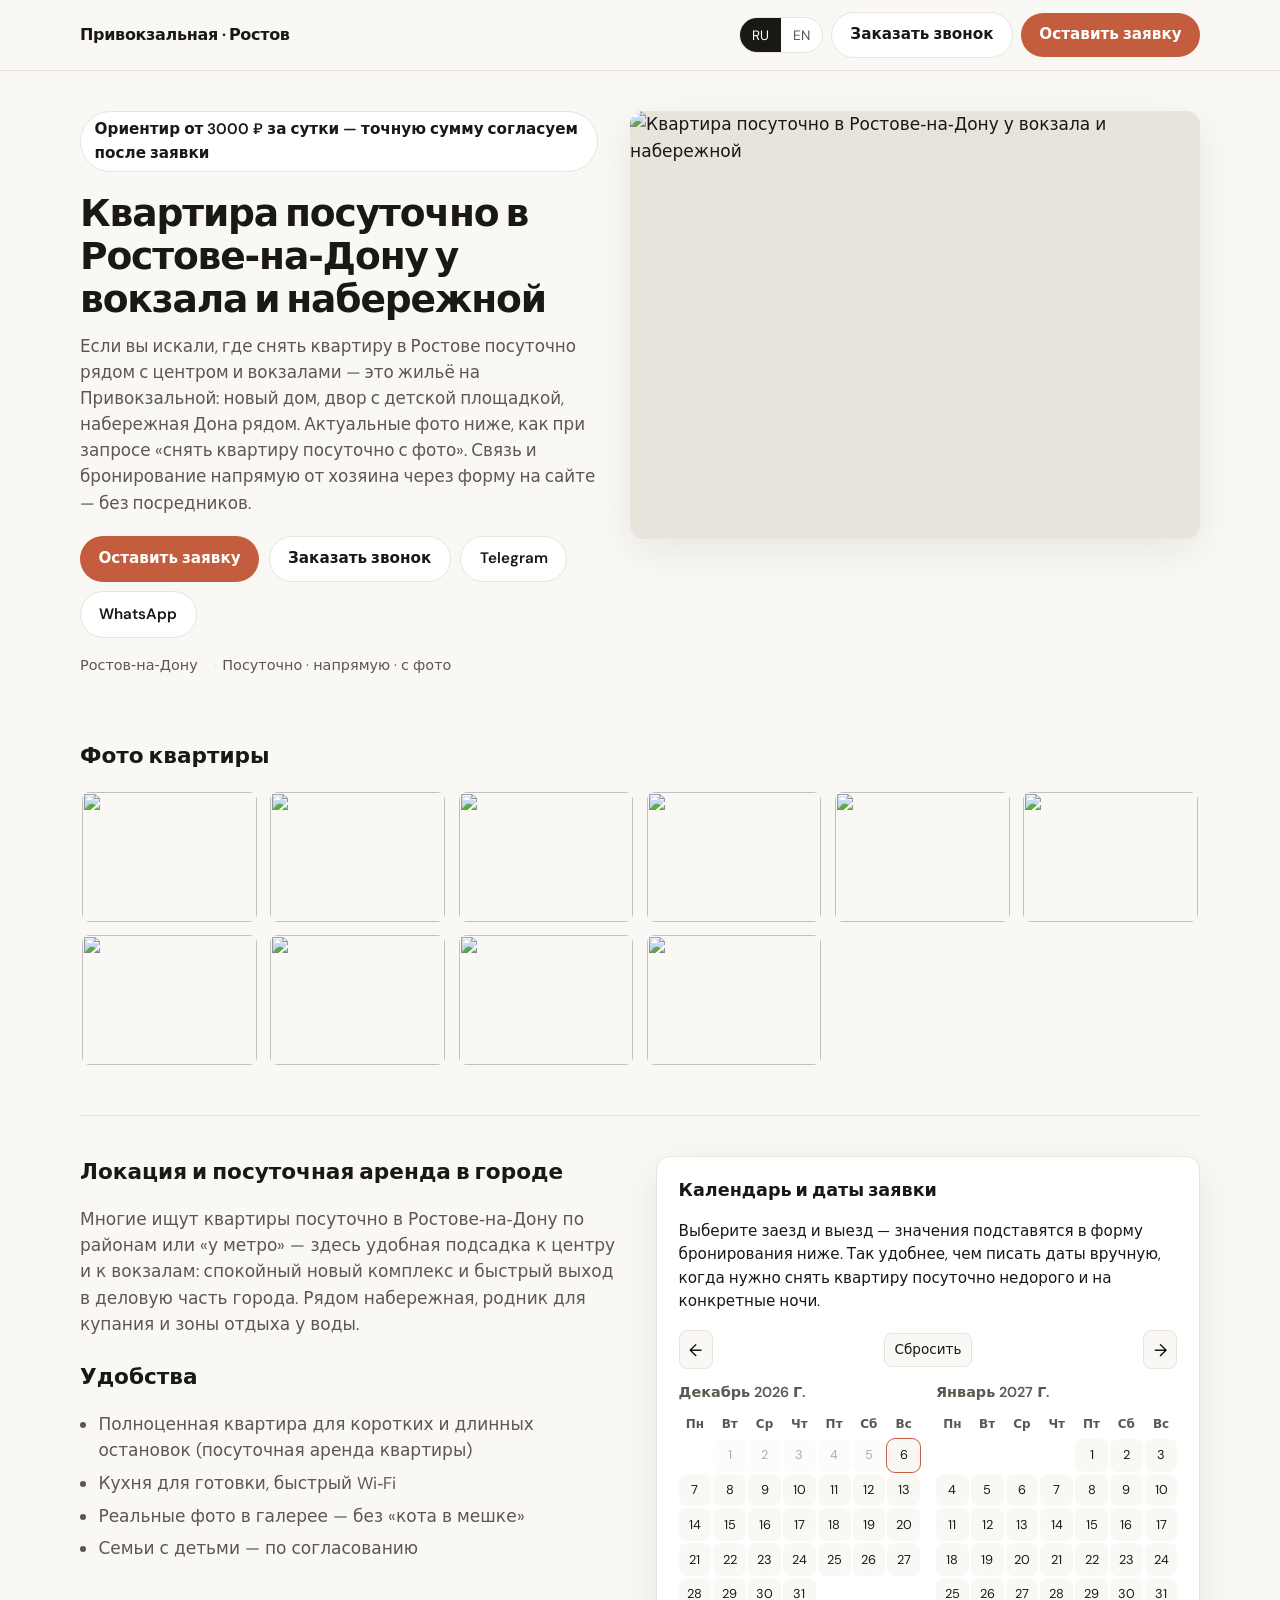
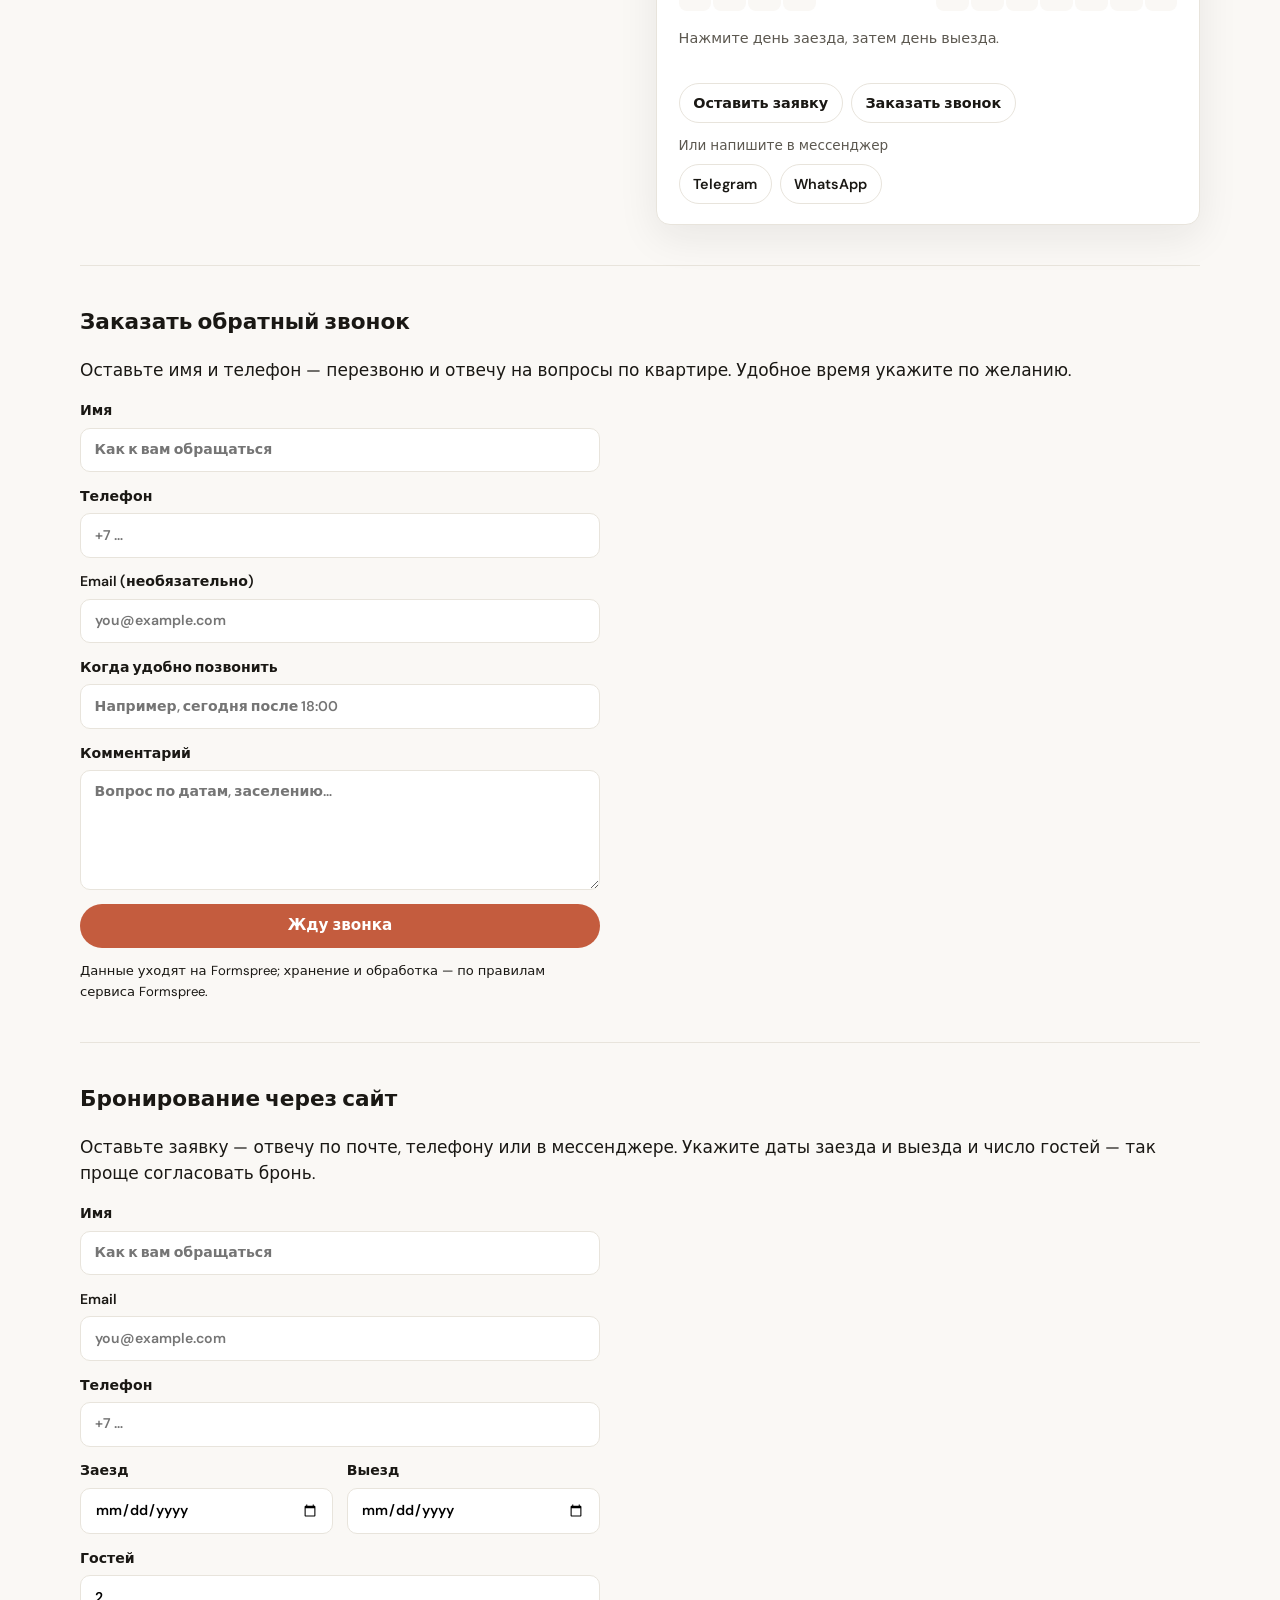
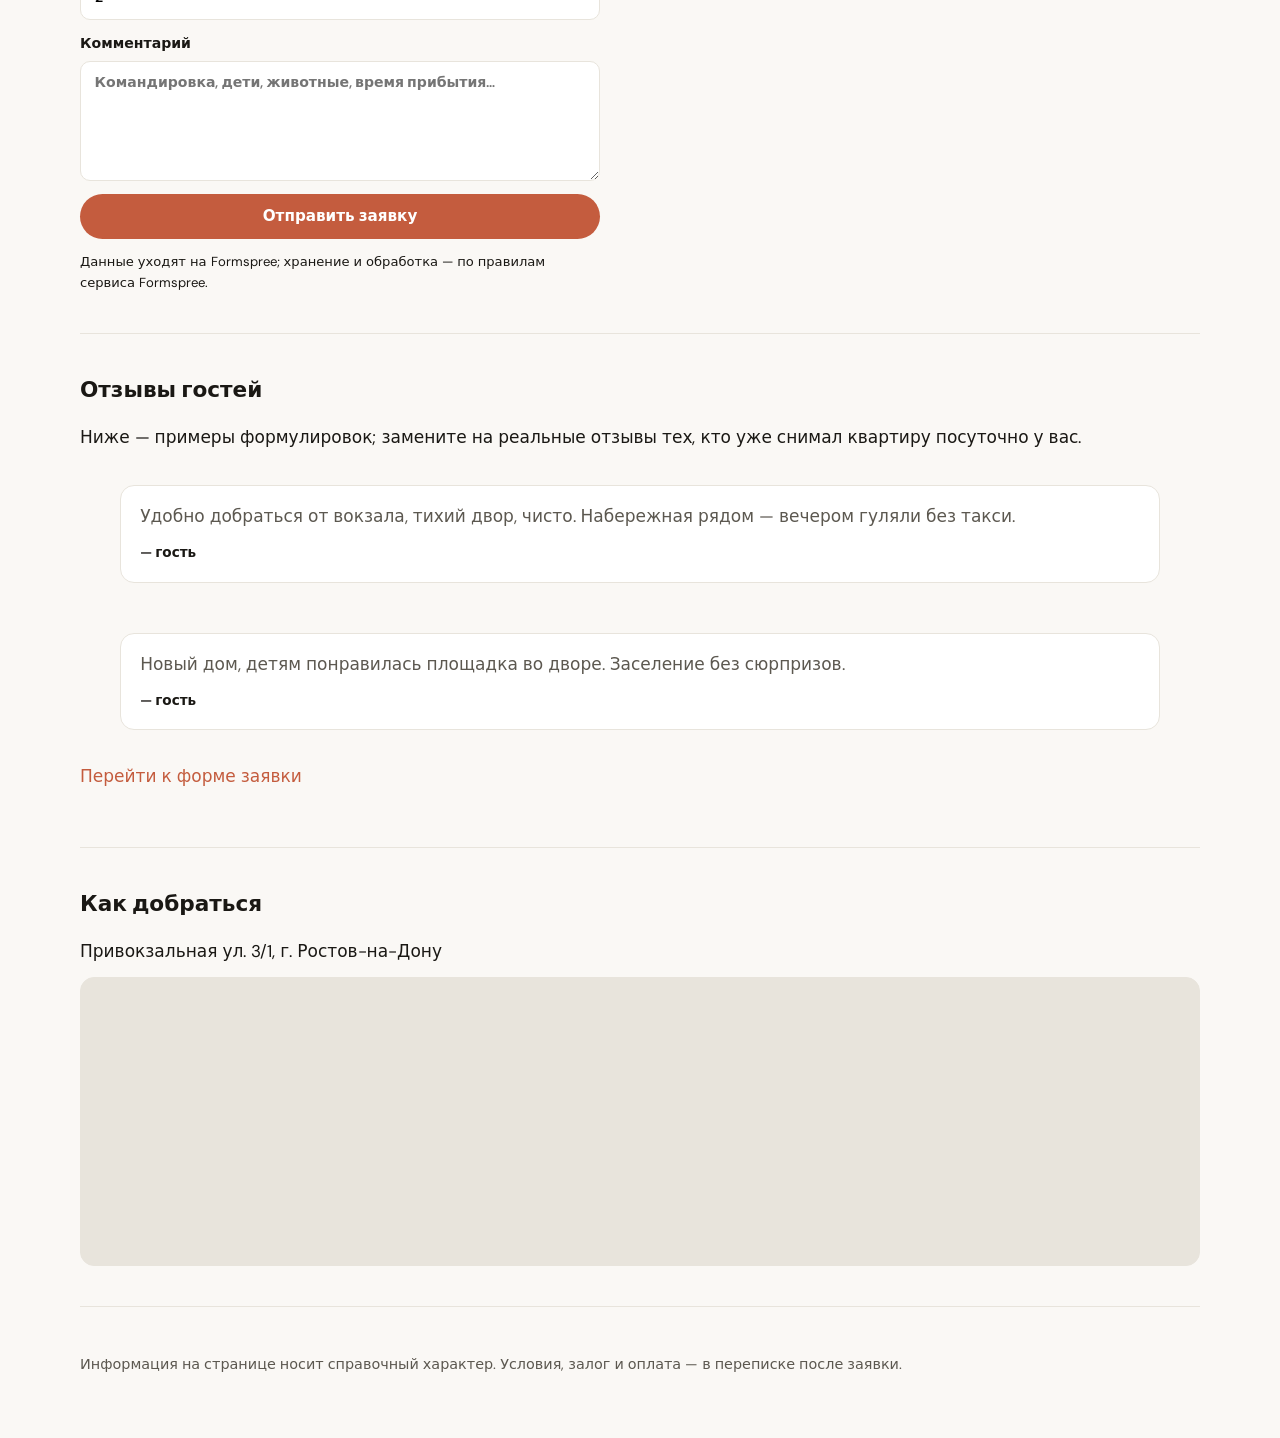
==== index.html @ f4a0151b "Create apartment landing page. Add a bilingual short-stay rental landing with gallery, calendar, For" ====
<!DOCTYPE html>
<html lang="ru">
  <head>
    <meta charset="utf-8" />
    <meta name="viewport" content="width=device-width, initial-scale=1" />
    <link rel="icon" href="favicon.svg" type="image/svg+xml" sizes="any" />
    <title>Привокзальная ул. 3/1 · посуточно · г. Ростов-на-Дону</title>
    <meta
      name="description"
      content="Снять квартиру посуточно в Ростове-на-Дону у вокзала и набережной: Привокзальная 3/1, новый дом, фото, без посредников. Заявка на бронирование с сайта."
    />
    <link rel="preconnect" href="https://fonts.googleapis.com" />
    <link rel="preconnect" href="https://fonts.gstatic.com" crossorigin />
    <link
      href="https://fonts.googleapis.com/css2?family=DM+Sans:ital,opsz,wght@0,9..40,400;0,9..40,600;0,9..40,700;1,9..40,400&display=swap"
      rel="stylesheet"
    />
    <link rel="stylesheet" href="styles.css" />
  </head>
  <body>
    <header class="top">
      <div class="wrap top-inner">
        <a class="brand" href="#" data-i18n="brand">Привокзальная · Ростов</a>
        <div class="top-actions">
          <div class="lang-toggle" role="group" aria-label="Language">
            <button type="button" name="lang" value="ru" aria-pressed="true">RU</button>
            <button type="button" name="lang" value="en" aria-pressed="false">EN</button>
          </div>
          <a class="btn btn-ghost" href="#callback" data-i18n="callCta">Заказать звонок</a>
          <a class="btn btn-primary" href="#booking" data-i18n="bookCta">Забронировать</a>
        </div>
      </div>
    </header>

    <section class="hero wrap">
      <div class="hero-grid">
        <div class="hero-copy">
          <span class="price-pill" data-i18n="priceHint"></span>
          <h1 data-i18n="heroTitle"></h1>
          <p class="hero-lead" data-i18n="heroLead"></p>
          <div class="cta-row">
            <a class="btn btn-primary" href="#booking" data-i18n="bookCta"></a>
            <a class="btn btn-ghost" href="#callback" data-i18n="callCta"></a>
            <a class="btn btn-ghost" data-msg-telegram href="#" target="_blank" rel="noopener">Telegram</a>
            <a class="btn btn-ghost" data-msg-whatsapp href="#" target="_blank" rel="noopener">WhatsApp</a>
          </div>
          <ul class="meta-list">
            <li data-i18n="metaCity"></li>
            <li data-i18n="metaTagline"></li>
          </ul>
        </div>
        <div class="hero-visual">
          <img id="hero-img" src="" alt="" width="1020" height="690" fetchpriority="high" />
        </div>
      </div>
    </section>

    <section class="gallery wrap">
      <h2 data-i18n="galleryTitle">Фото квартиры</h2>
      <div class="thumbs" id="thumbs"></div>
    </section>

    <section class="section wrap two-col">
      <div>
        <h2 data-i18n="location"></h2>
        <div class="prose">
          <p data-i18n="locationText"></p>
        </div>
        <h2 data-i18n="amenities" style="margin-top: 1.5rem"></h2>
        <ul class="bullets" data-i18n="amenitiesList"></ul>
      </div>
      <div>
        <div class="booking-card">
          <h3 data-i18n="bookingTitle"></h3>
          <p class="prose" style="font-size: 0.95rem; margin-bottom: 1rem">
            <span data-i18n="bookingHelp"></span>
          </p>
          <div class="calendar-nav">
            <button type="button" id="cal-prev" aria-label="Prev">←</button>
            <button type="button" id="cal-clear" class="btn btn-ghost" style="border-radius: 8px; font-size: 0.85rem" data-i18n="clear"></button>
            <button type="button" id="cal-next" aria-label="Next">→</button>
          </div>
          <div class="cal-months" id="cal-host"></div>
          <div class="range-summary" id="range-summary"></div>
          <div class="messengers">
            <a class="messenger btn-primary" href="#booking" data-i18n="bookCta"></a>
            <a class="messenger" href="#callback" data-i18n="callCta"></a>
          </div>
          <p style="font-size: 0.85rem; color: var(--muted); margin: 0.75rem 0 0" data-i18n="writeUs"></p>
          <div class="messengers" style="margin-top: 0.5rem">
            <a class="messenger" data-msg-telegram href="#" target="_blank" rel="noopener">Telegram</a>
            <a class="messenger" data-msg-whatsapp href="#" target="_blank" rel="noopener">WhatsApp</a>
          </div>
        </div>
      </div>
    </section>

    <section class="section wrap" id="callback">
      <h2 data-i18n="callSectionTitle"></h2>
      <p class="prose" data-i18n="callSectionLead"></p>
      <form id="callback-form" class="rent-form" method="POST" action="#" novalidate>
        <input type="hidden" name="_subject" id="callback-subject" value="" />
        <input type="text" name="_gotcha" tabindex="-1" autocomplete="off" class="visually-hidden" aria-hidden="true" />
        <label>
          <span data-i18n="labelName"></span>
          <input type="text" name="name" required autocomplete="name" data-i18n-placeholder="phName" />
        </label>
        <label>
          <span data-i18n="labelCallbackPhone"></span>
          <input type="tel" name="phone" required autocomplete="tel" data-i18n-placeholder="phPhone" />
        </label>
        <label>
          <span data-i18n="labelEmailOptional"></span>
          <input type="email" name="email" autocomplete="email" data-i18n-placeholder="phEmail" />
        </label>
        <label>
          <span data-i18n="labelCallbackTime"></span>
          <input type="text" name="preferred_time" data-i18n-placeholder="phCallbackTime" />
        </label>
        <label>
          <span data-i18n="labelCallbackComment"></span>
          <textarea name="message" rows="3" data-i18n-placeholder="phCallbackComment"></textarea>
        </label>
        <button type="submit" class="btn btn-primary" data-i18n="callSubmit"></button>
        <p class="prose" style="font-size: 0.82rem; margin: 0" data-i18n="formPrivacy"></p>
      </form>
    </section>

    <section class="section wrap" id="booking">
      <h2 data-i18n="formSectionTitle"></h2>
      <p class="prose" data-i18n="formSectionLead"></p>
      <form id="rent-form" class="rent-form" method="POST" action="#" novalidate>
        <input type="hidden" name="_subject" id="rent-subject" value="" />
        <input type="text" name="_gotcha" tabindex="-1" autocomplete="off" class="visually-hidden" aria-hidden="true" />
        <label>
          <span data-i18n="labelName"></span>
          <input type="text" name="name" required autocomplete="name" data-i18n-placeholder="phName" />
        </label>
        <label>
          <span data-i18n="labelEmail"></span>
          <input type="email" name="email" required autocomplete="email" data-i18n-placeholder="phEmail" />
        </label>
        <label>
          <span data-i18n="labelPhone"></span>
          <input type="tel" name="phone" autocomplete="tel" data-i18n-placeholder="phPhone" />
        </label>
        <div class="form-row">
          <label>
            <span data-i18n="labelCheckin"></span>
            <input type="date" name="checkin" id="field-checkin" />
          </label>
          <label>
            <span data-i18n="labelCheckout"></span>
            <input type="date" name="checkout" id="field-checkout" />
          </label>
        </div>
        <label>
          <span data-i18n="labelGuests"></span>
          <input type="number" name="guests" min="1" max="8" value="2" data-i18n-placeholder="phGuests" />
        </label>
        <label>
          <span data-i18n="labelMessage"></span>
          <textarea name="message" rows="4" data-i18n-placeholder="phMessage"></textarea>
        </label>
        <button type="submit" class="btn btn-primary" data-i18n="formSubmit"></button>
        <p class="prose" style="font-size: 0.82rem; margin: 0" data-i18n="formPrivacy"></p>
      </form>
    </section>

    <section class="section wrap">
      <h2 data-i18n="reviewsTitle"></h2>
      <p class="prose" data-i18n="reviewsIntro"></p>
      <div class="reviews-grid" style="margin-top: 1rem">
        <blockquote class="review">
          <p data-i18n="reviewSample1"></p>
          <cite data-i18n="reviewCite"></cite>
        </blockquote>
        <blockquote class="review">
          <p data-i18n="reviewSample2"></p>
          <cite data-i18n="reviewCite"></cite>
        </blockquote>
      </div>
      <p style="margin-top: 1rem">
        <a href="#booking" data-i18n="afterReviewsCta"></a>
      </p>
    </section>

    <section class="section wrap">
      <h2 data-i18n="mapTitle"></h2>
      <p class="prose" style="margin-bottom: 0.75rem" data-i18n="addressLine"></p>
      <div class="map-embed">
        <iframe
          title="Карта · Привокзальная ул. 3/1"
          src="https://yandex.ru/map-widget/v1/?ll=39.6965475%2C47.2108824&z=17&l=map&pt=39.6965475%2C47.2108824%2Cpm2rdm"
          loading="lazy"
        ></iframe>
      </div>
    </section>

    <footer class="wrap">
      <p data-i18n="footerNote"></p>
    </footer>

    <div class="fab-bar wrap">
      <a class="btn btn-ghost" href="#callback" style="flex: 1; min-width: 0; max-width: 120px" data-i18n="fabCall"></a>
      <a class="btn btn-primary" href="#booking" style="flex: 1; min-width: 0; max-width: 140px" data-i18n="fabBook"></a>
      <a class="btn btn-ghost" data-msg-telegram href="#" target="_blank" rel="noopener" style="flex: 1; min-width: 0; max-width: 120px" data-i18n="fabMsg"></a>
    </div>

    <script src="app.js"></script>
  </body>
</html>
---- styles.css ----
:root {
  --bg: #faf8f5;
  --surface: #ffffff;
  --ink: #1a1814;
  --muted: #5c5850;
  --accent: #c45c3e;
  --accent-hover: #a84d33;
  --line: #e8e4dc;
  --radius: 14px;
  --shadow: 0 12px 40px rgba(26, 24, 20, 0.08);
  --font: "DM Sans", system-ui, sans-serif;
}

*,
*::before,
*::after {
  box-sizing: border-box;
}

html {
  scroll-behavior: smooth;
}

body {
  margin: 0;
  font-family: var(--font);
  font-size: 17px;
  line-height: 1.55;
  color: var(--ink);
  background: var(--bg);
}

img {
  max-width: 100%;
  height: auto;
  display: block;
}

a {
  color: var(--accent);
  text-decoration: none;
}
a:hover {
  text-decoration: underline;
}

.wrap {
  width: min(1120px, 92vw);
  margin-inline: auto;
}

header.top {
  position: sticky;
  top: 0;
  z-index: 50;
  background: rgba(250, 248, 245, 0.92);
  backdrop-filter: blur(10px);
  border-bottom: 1px solid var(--line);
}

.top-inner {
  display: flex;
  align-items: center;
  justify-content: space-between;
  gap: 1rem;
  padding: 0.75rem 0;
  flex-wrap: wrap;
}

.brand {
  font-weight: 700;
  font-size: 1rem;
  letter-spacing: -0.02em;
  color: var(--ink);
  text-decoration: none;
}
.brand:hover {
  text-decoration: none;
  color: var(--accent);
}

.top-actions {
  display: flex;
  align-items: center;
  gap: 0.5rem;
  flex-wrap: wrap;
}

.lang-toggle {
  display: inline-flex;
  border: 1px solid var(--line);
  border-radius: 999px;
  overflow: hidden;
  background: var(--surface);
}

.lang-toggle button {
  font: inherit;
  font-size: 0.85rem;
  padding: 0.4rem 0.75rem;
  border: none;
  background: transparent;
  cursor: pointer;
  color: var(--muted);
}
.lang-toggle button[aria-pressed="true"] {
  background: var(--ink);
  color: #fff;
}

.hero {
  padding: 2.5rem 0 2rem;
}

.hero-grid {
  display: grid;
  grid-template-columns: 1fr 1.1fr;
  gap: 2rem;
  align-items: start;
}

@media (max-width: 900px) {
  .hero-grid {
    grid-template-columns: 1fr;
  }
}

.hero-copy h1 {
  font-size: clamp(1.75rem, 4vw, 2.35rem);
  line-height: 1.15;
  margin: 0 0 0.75rem;
  letter-spacing: -0.03em;
}

.hero-lead {
  color: var(--muted);
  margin: 0 0 1.25rem;
  font-size: 1.05rem;
}

.price-pill {
  display: inline-block;
  padding: 0.35rem 0.85rem;
  background: var(--surface);
  border: 1px solid var(--line);
  border-radius: 999px;
  font-size: 0.95rem;
  font-weight: 600;
  margin-bottom: 1.25rem;
}

.cta-row {
  display: flex;
  flex-wrap: wrap;
  gap: 0.6rem;
  margin-bottom: 1rem;
}

.btn {
  display: inline-flex;
  align-items: center;
  justify-content: center;
  gap: 0.4rem;
  padding: 0.65rem 1.15rem;
  border-radius: 999px;
  font: inherit;
  font-weight: 600;
  font-size: 0.95rem;
  cursor: pointer;
  border: none;
  text-decoration: none;
  transition: background 0.15s, transform 0.1s;
}
.btn:hover {
  text-decoration: none;
  transform: translateY(-1px);
}
.btn-primary {
  background: var(--accent);
  color: #fff;
}
.btn-primary:hover {
  background: var(--accent-hover);
  color: #fff;
}
.btn-ghost {
  background: var(--surface);
  color: var(--ink);
  border: 1px solid var(--line);
}
.btn-ghost:hover {
  border-color: var(--ink);
  color: var(--ink);
}

.meta-list {
  list-style: none;
  padding: 0;
  margin: 0;
  display: flex;
  flex-wrap: wrap;
  gap: 0.5rem 1rem;
  color: var(--muted);
  font-size: 0.9rem;
}
.meta-list li::before {
  content: "·";
  margin-right: 0.35rem;
  color: var(--line);
}
.meta-list li:first-child::before {
  content: none;
}

.hero-visual {
  border-radius: var(--radius);
  overflow: hidden;
  box-shadow: var(--shadow);
  aspect-ratio: 4/3;
  background: var(--line);
}
.hero-visual img {
  width: 100%;
  height: 100%;
  object-fit: cover;
}

.gallery {
  padding: 2rem 0 3rem;
}

.gallery h2 {
  font-size: 1.35rem;
  margin: 0 0 1rem;
}

.thumbs {
  display: grid;
  grid-template-columns: repeat(auto-fill, minmax(160px, 1fr));
  gap: 0.6rem;
}

.thumbs button {
  padding: 0;
  border: 2px solid transparent;
  border-radius: 10px;
  overflow: hidden;
  cursor: pointer;
  background: none;
  aspect-ratio: 4/3;
}
.thumbs button img {
  width: 100%;
  height: 100%;
  object-fit: cover;
}
.thumbs button:focus-visible,
.thumbs button:hover {
  border-color: var(--accent);
}

.section {
  padding: 2.5rem 0;
  border-top: 1px solid var(--line);
}

.section h2 {
  font-size: 1.35rem;
  margin: 0 0 1rem;
}

.two-col {
  display: grid;
  grid-template-columns: 1fr 1fr;
  gap: 2rem;
}

@media (max-width: 720px) {
  .two-col {
    grid-template-columns: 1fr;
  }
}

.prose p {
  margin: 0 0 0.85rem;
  color: var(--muted);
}

.bullets {
  margin: 0;
  padding-left: 1.15rem;
  color: var(--muted);
}
.bullets li {
  margin-bottom: 0.4rem;
}

.booking-card {
  background: var(--surface);
  border: 1px solid var(--line);
  border-radius: var(--radius);
  padding: 1.25rem 1.35rem;
  box-shadow: var(--shadow);
}

.booking-card h3 {
  margin: 0 0 0.75rem;
  font-size: 1.1rem;
}

.calendar-nav {
  display: flex;
  align-items: center;
  justify-content: space-between;
  margin-bottom: 0.75rem;
}

.calendar-nav button {
  font: inherit;
  border: 1px solid var(--line);
  background: var(--bg);
  border-radius: 8px;
  padding: 0.35rem 0.6rem;
  cursor: pointer;
}
.calendar-nav button:disabled {
  opacity: 0.4;
  cursor: not-allowed;
}

.cal-months {
  display: grid;
  grid-template-columns: 1fr 1fr;
  gap: 1rem;
}

@media (max-width: 520px) {
  .cal-months {
    grid-template-columns: 1fr;
  }
}

.cal-month h4 {
  margin: 0 0 0.5rem;
  font-size: 0.9rem;
  font-weight: 600;
  text-transform: capitalize;
  color: var(--muted);
}

.cal-grid {
  display: grid;
  grid-template-columns: repeat(7, 1fr);
  gap: 2px;
  font-size: 0.75rem;
  text-align: center;
}

.cal-dow {
  color: var(--muted);
  font-weight: 600;
  padding: 0.2rem 0;
}

.cal-day {
  aspect-ratio: 1;
  display: flex;
  align-items: center;
  justify-content: center;
  border-radius: 8px;
  cursor: pointer;
  border: none;
  background: var(--bg);
  font: inherit;
  font-size: 0.8rem;
  color: var(--ink);
  padding: 0;
}
.cal-day:disabled {
  opacity: 0.25;
  cursor: not-allowed;
}
.cal-day.past {
  opacity: 0.35;
  cursor: not-allowed;
}
.cal-day.in-range {
  background: #f0e8e4;
}
.cal-day.range-start,
.cal-day.range-end {
  background: var(--accent);
  color: #fff;
}
.cal-day.today {
  outline: 1px solid var(--accent);
}

.range-summary {
  margin-top: 1rem;
  font-size: 0.9rem;
  color: var(--muted);
  min-height: 2.5rem;
}

.messengers {
  display: flex;
  flex-wrap: wrap;
  gap: 0.5rem;
  margin-top: 1rem;
}

.messenger {
  display: inline-flex;
  align-items: center;
  gap: 0.4rem;
  padding: 0.5rem 0.85rem;
  border-radius: 999px;
  font-weight: 600;
  font-size: 0.9rem;
  border: 1px solid var(--line);
  background: var(--surface);
  color: var(--ink);
}
.messenger:hover {
  text-decoration: none;
  border-color: var(--accent);
}

.reviews-grid {
  display: grid;
  gap: 1rem;
}

.review {
  background: var(--surface);
  border: 1px solid var(--line);
  border-radius: var(--radius);
  padding: 1.1rem 1.2rem;
}
.review p {
  margin: 0 0 0.5rem;
  color: var(--muted);
}
.review cite {
  font-style: normal;
  font-weight: 600;
  font-size: 0.85rem;
  color: var(--ink);
}

.map-embed {
  border-radius: var(--radius);
  overflow: hidden;
  border: 1px solid var(--line);
  min-height: 280px;
  background: var(--line);
}
.map-embed iframe {
  width: 100%;
  height: 280px;
  border: 0;
}

.visually-hidden {
  position: absolute;
  width: 1px;
  height: 1px;
  padding: 0;
  margin: -1px;
  overflow: hidden;
  clip: rect(0, 0, 0, 0);
  white-space: nowrap;
  border: 0;
}

.rent-form {
  display: grid;
  gap: 0.85rem;
  max-width: 520px;
  margin-top: 1rem;
}

.rent-form label {
  display: grid;
  gap: 0.35rem;
  font-size: 0.88rem;
  font-weight: 600;
  color: var(--ink);
}

.rent-form input,
.rent-form textarea {
  font: inherit;
  padding: 0.65rem 0.85rem;
  border: 1px solid var(--line);
  border-radius: 10px;
  width: 100%;
  background: var(--surface);
}

.rent-form input:focus,
.rent-form textarea:focus {
  outline: none;
  border-color: var(--accent);
}

.rent-form textarea {
  min-height: 120px;
  resize: vertical;
}

.rent-form .form-row {
  display: grid;
  grid-template-columns: 1fr 1fr;
  gap: 0.85rem;
}

@media (max-width: 520px) {
  .rent-form .form-row {
    grid-template-columns: 1fr;
  }
}

footer {
  padding: 2rem 0 3rem;
  color: var(--muted);
  font-size: 0.9rem;
  border-top: 1px solid var(--line);
}

footer a {
  color: var(--muted);
  font-weight: 600;
}

.fab-bar {
  position: fixed;
  bottom: 0;
  left: 0;
  right: 0;
  padding: 0.65rem 1rem calc(0.65rem + env(safe-area-inset-bottom));
  background: rgba(255, 255, 255, 0.95);
  backdrop-filter: blur(8px);
  border-top: 1px solid var(--line);
  display: none;
  justify-content: center;
  gap: 0.5rem;
  z-index: 40;
}

@media (max-width: 720px) {
  .fab-bar {
    display: flex;
    flex-wrap: wrap;
    gap: 0.4rem;
  }
  body {
    padding-bottom: 5.5rem;
  }
}
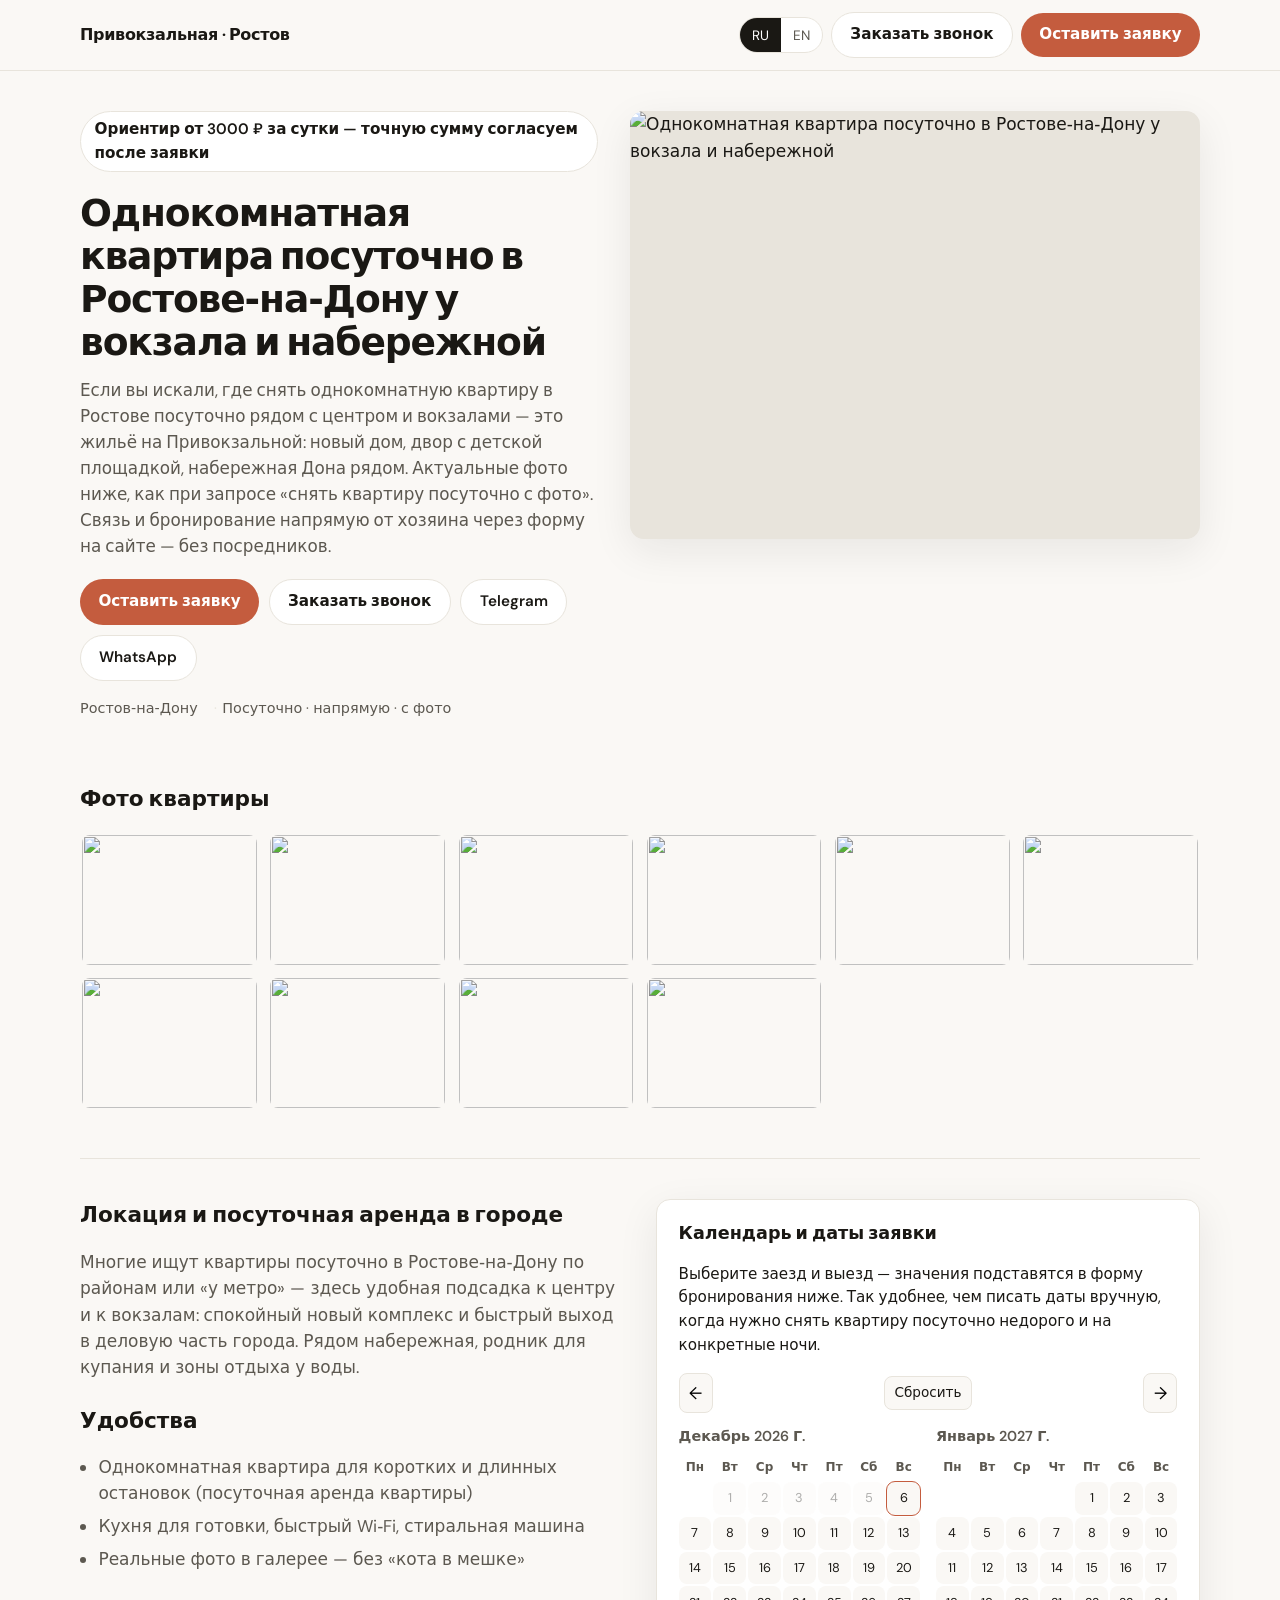
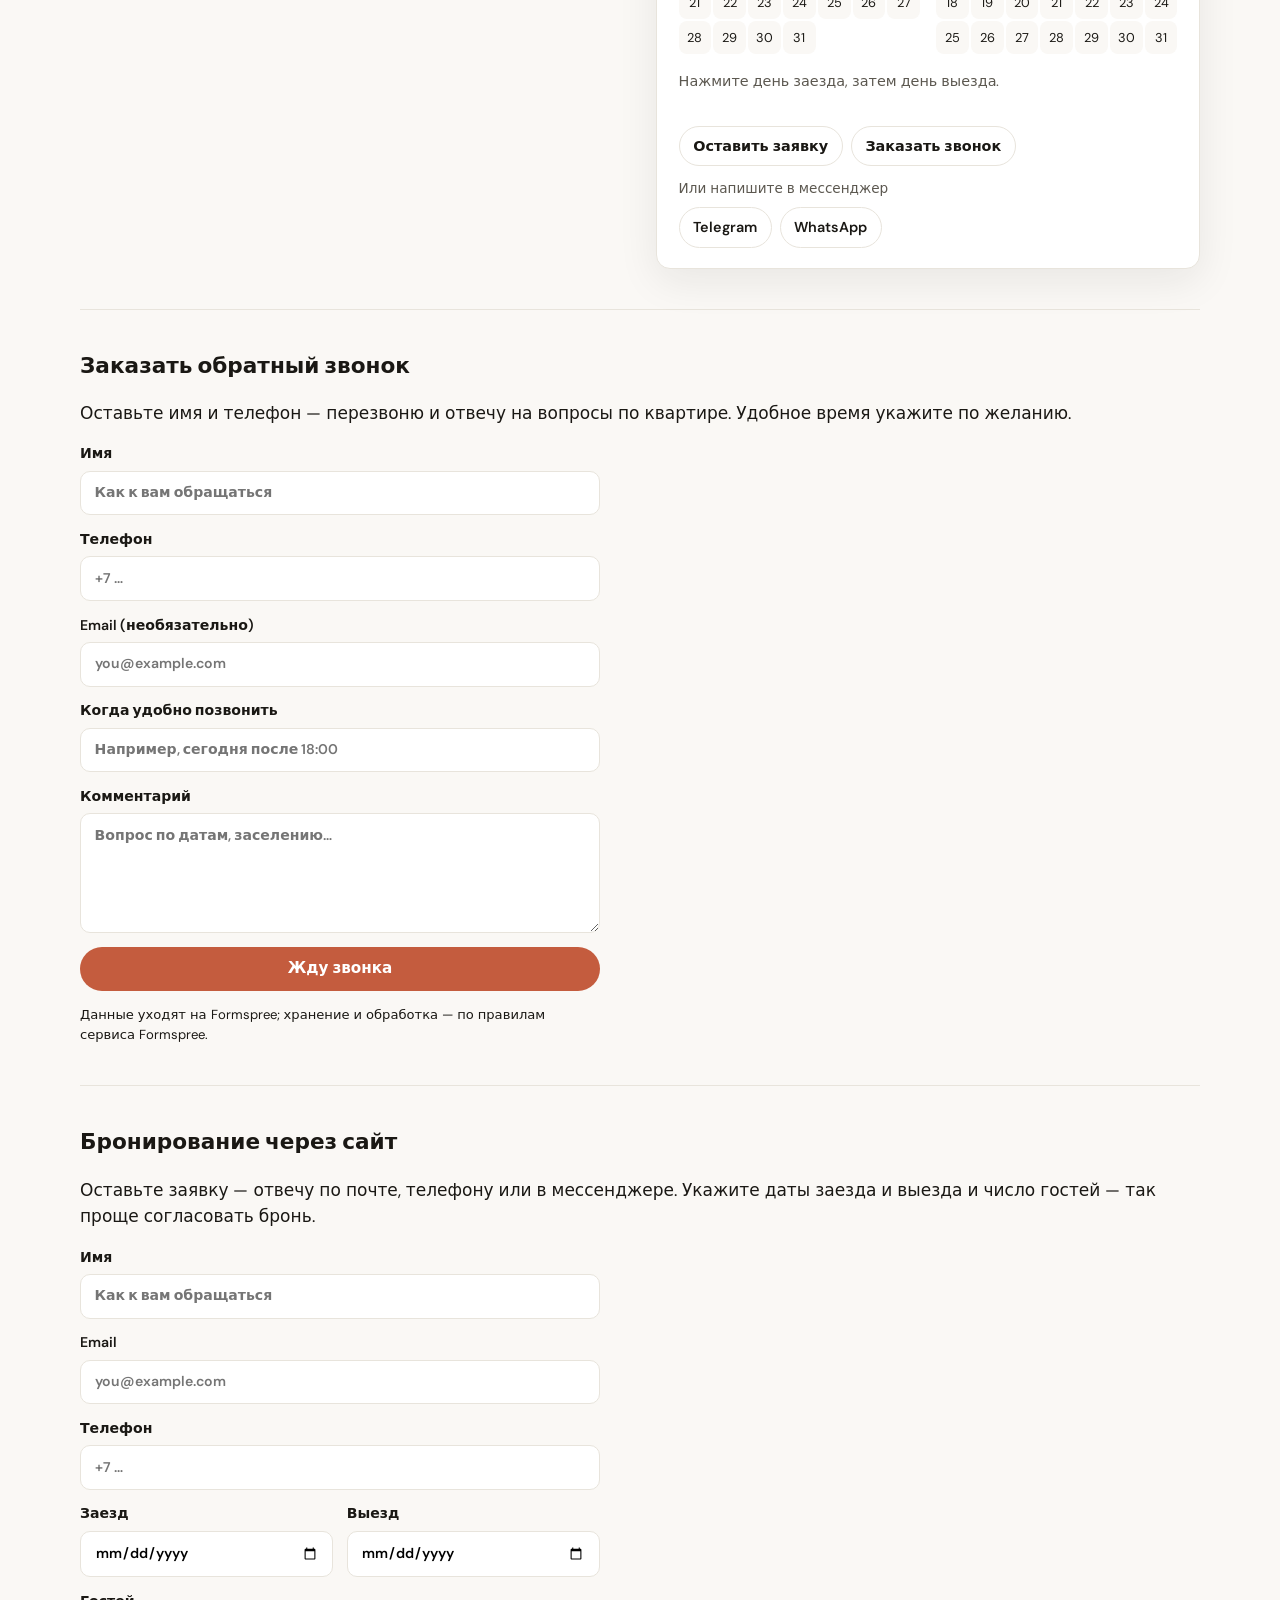
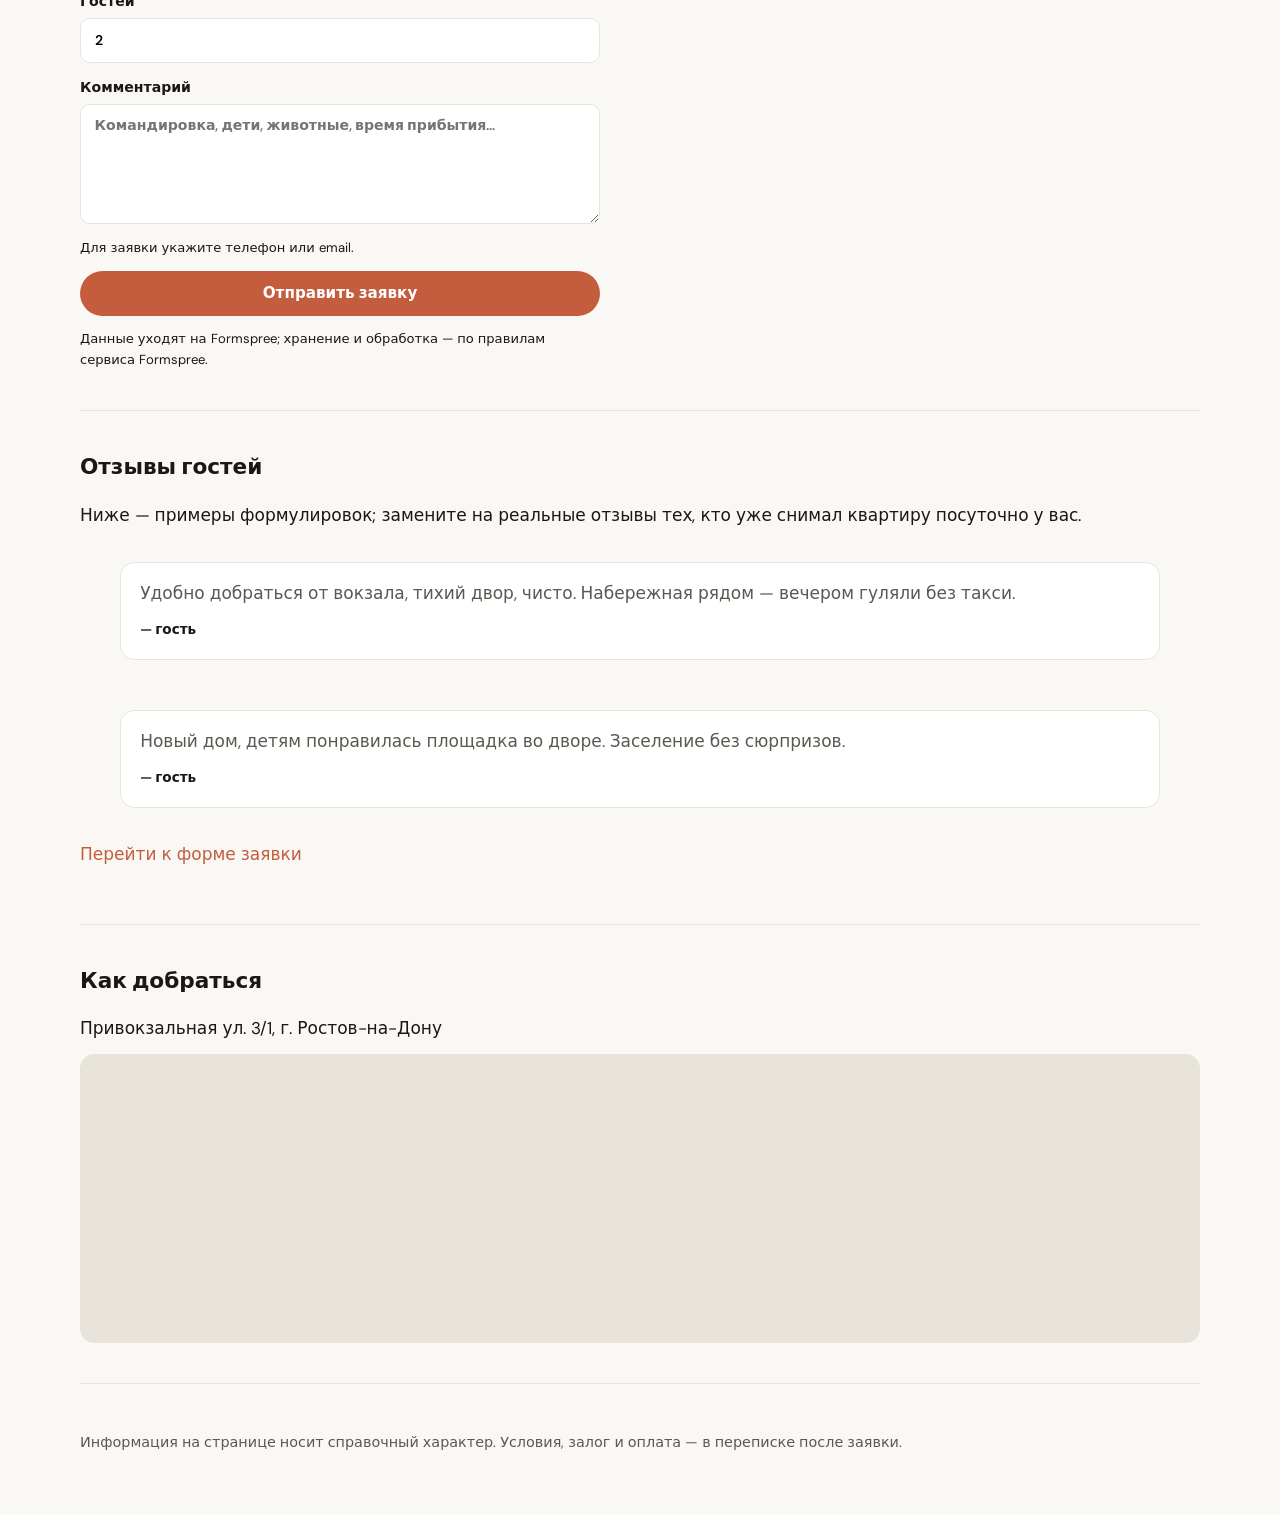
==== commit d8d1a682: "Update contact and booking constraints. Set owner Telegram/WhatsApp contacts, mark listing as one-be" ====
--- a/index.html
+++ b/index.html
@@ -138,7 +138,7 @@
         </label>
         <label>
           <span data-i18n="labelEmail"></span>
-          <input type="email" name="email" required autocomplete="email" data-i18n-placeholder="phEmail" />
+          <input type="email" name="email" autocomplete="email" data-i18n-placeholder="phEmail" />
         </label>
         <label>
           <span data-i18n="labelPhone"></span>
@@ -156,12 +156,13 @@
         </div>
         <label>
           <span data-i18n="labelGuests"></span>
-          <input type="number" name="guests" min="1" max="8" value="2" data-i18n-placeholder="phGuests" />
+          <input type="number" name="guests" min="1" max="3" value="2" data-i18n-placeholder="phGuests" />
         </label>
         <label>
           <span data-i18n="labelMessage"></span>
           <textarea name="message" rows="4" data-i18n-placeholder="phMessage"></textarea>
         </label>
+        <p class="prose" style="font-size: 0.82rem; margin: 0" data-i18n="contactRequiredHint"></p>
         <button type="submit" class="btn btn-primary" data-i18n="formSubmit"></button>
         <p class="prose" style="font-size: 0.82rem; margin: 0" data-i18n="formPrivacy"></p>
       </form>
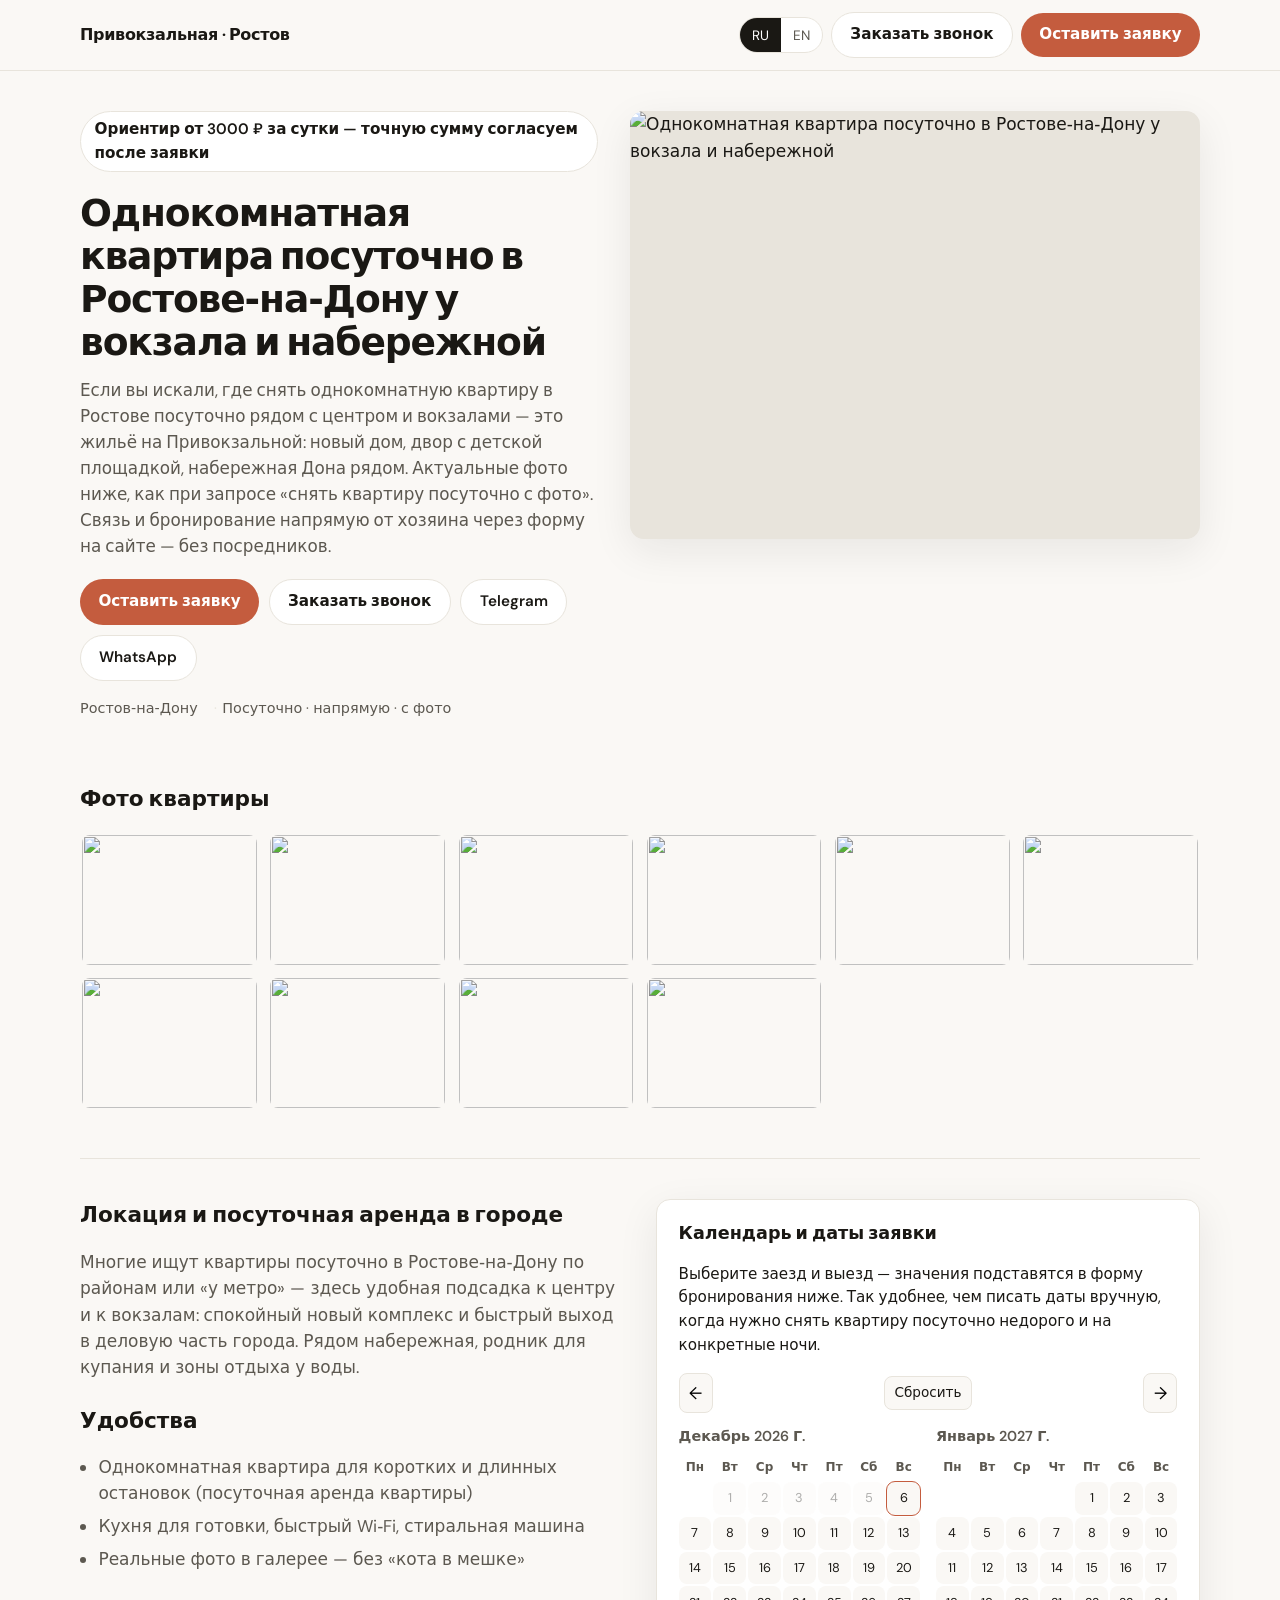
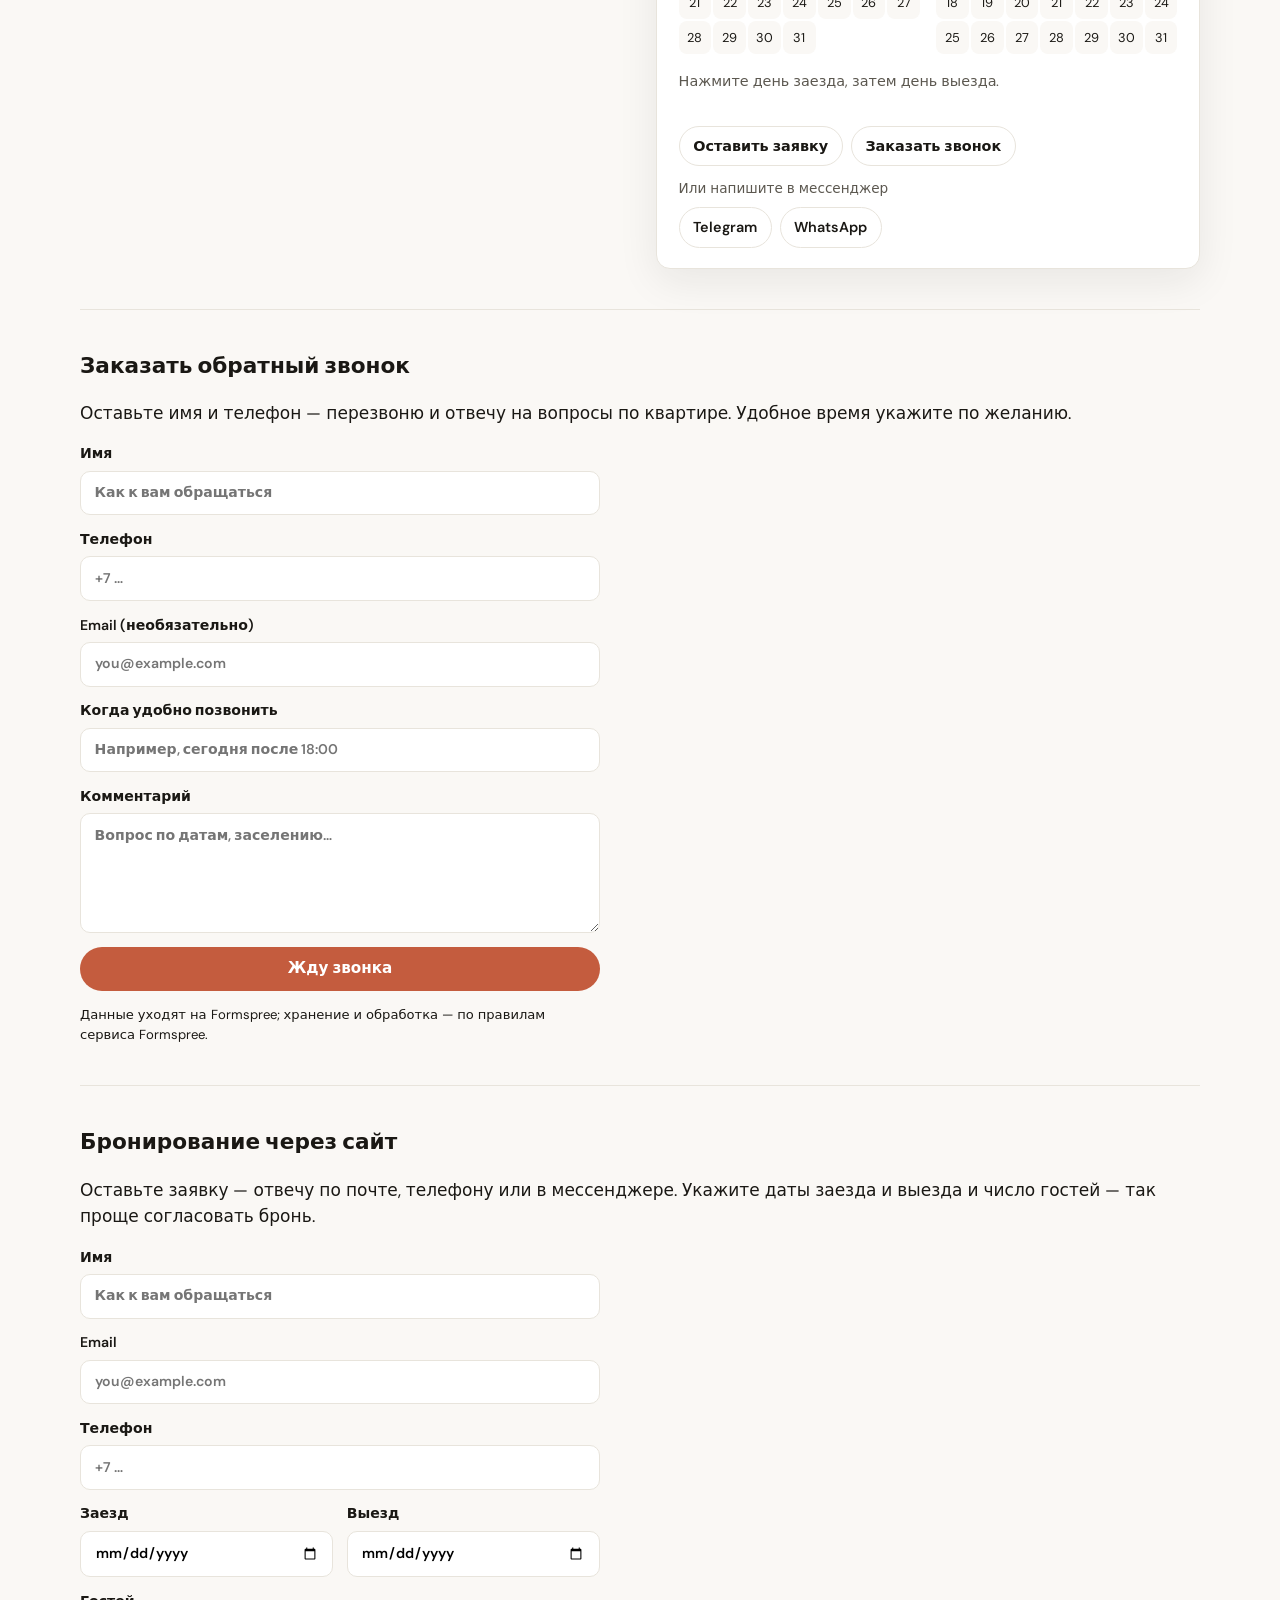
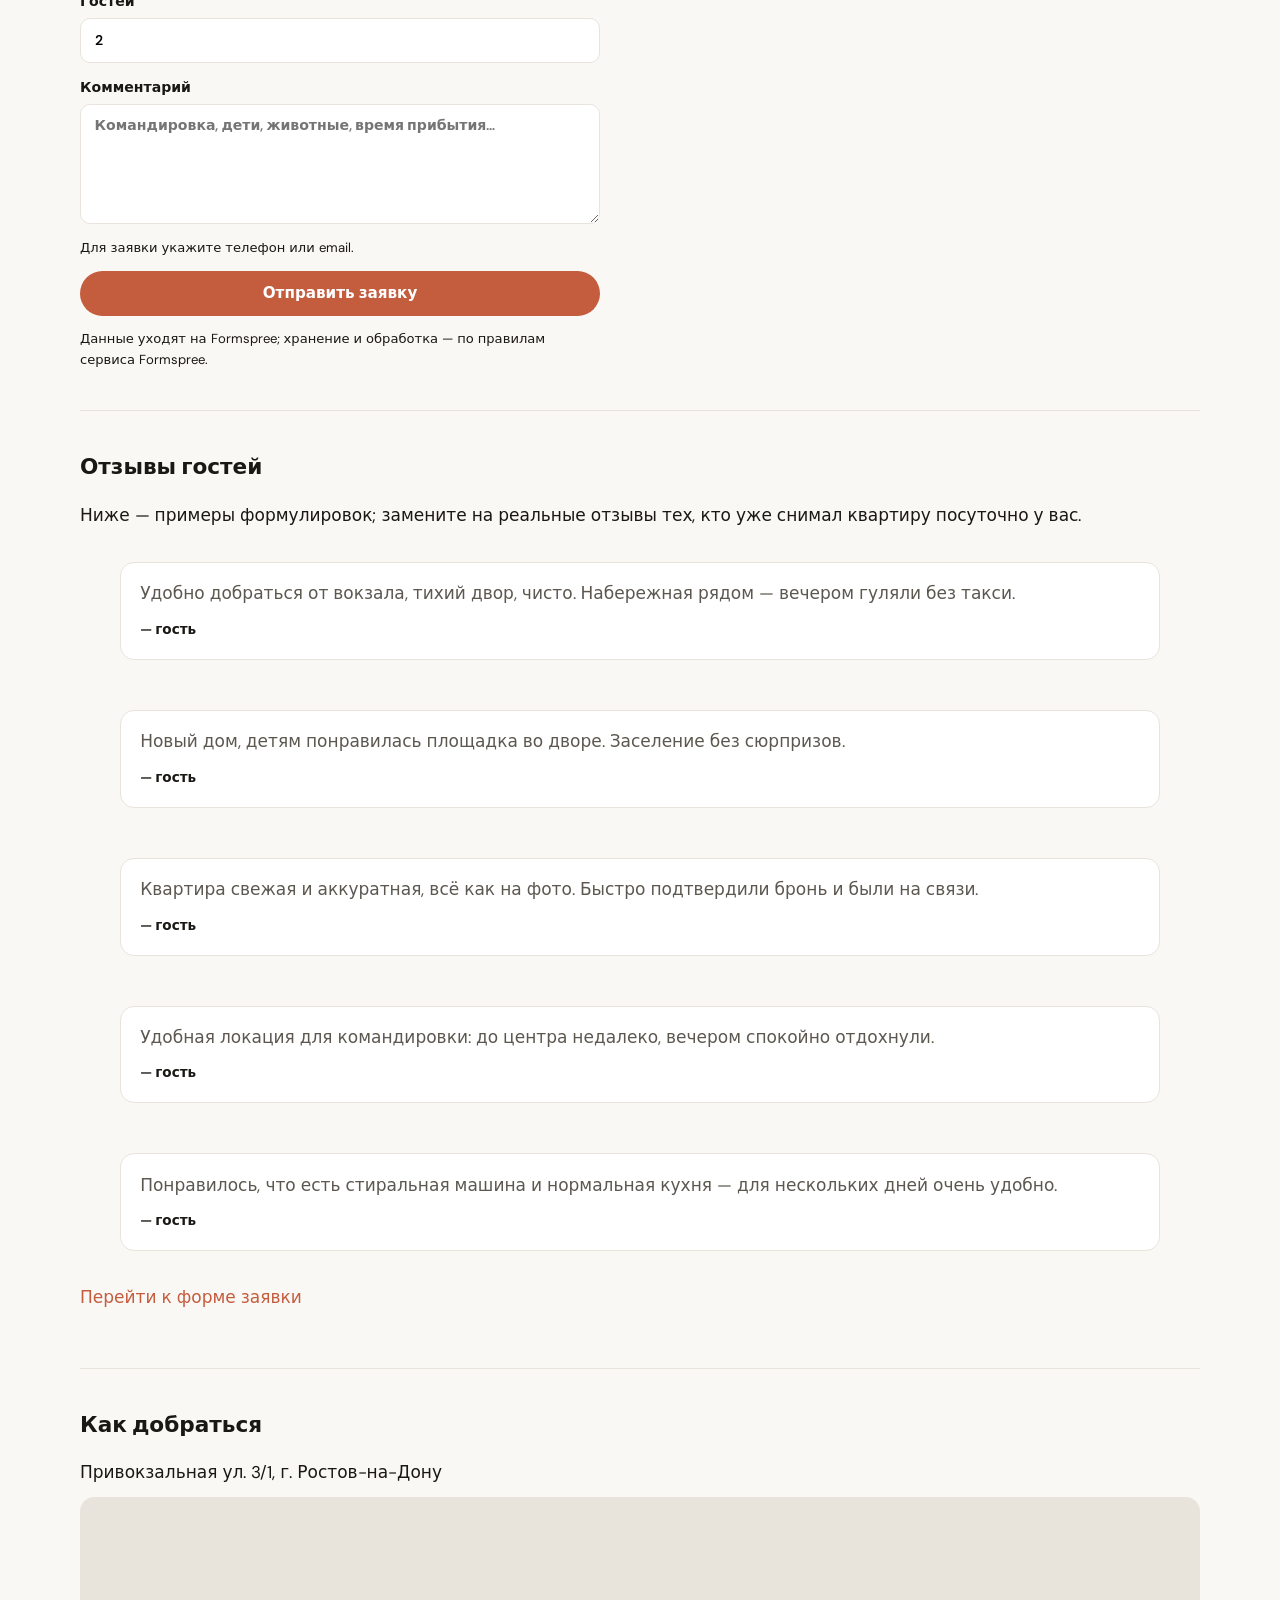
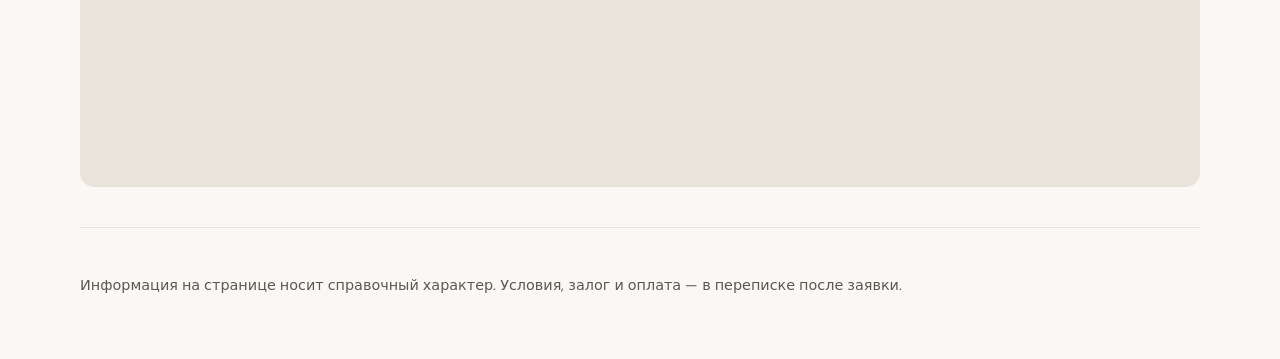
==== commit a395c1f7: "Improve callback validation and social proof. Require phone input for callback requests and expand t" ====
--- a/index.html
+++ b/index.html
@@ -180,6 +180,18 @@
           <p data-i18n="reviewSample2"></p>
           <cite data-i18n="reviewCite"></cite>
         </blockquote>
+        <blockquote class="review">
+          <p data-i18n="reviewSample3"></p>
+          <cite data-i18n="reviewCite"></cite>
+        </blockquote>
+        <blockquote class="review">
+          <p data-i18n="reviewSample4"></p>
+          <cite data-i18n="reviewCite"></cite>
+        </blockquote>
+        <blockquote class="review">
+          <p data-i18n="reviewSample5"></p>
+          <cite data-i18n="reviewCite"></cite>
+        </blockquote>
       </div>
       <p style="margin-top: 1rem">
         <a href="#booking" data-i18n="afterReviewsCta"></a>
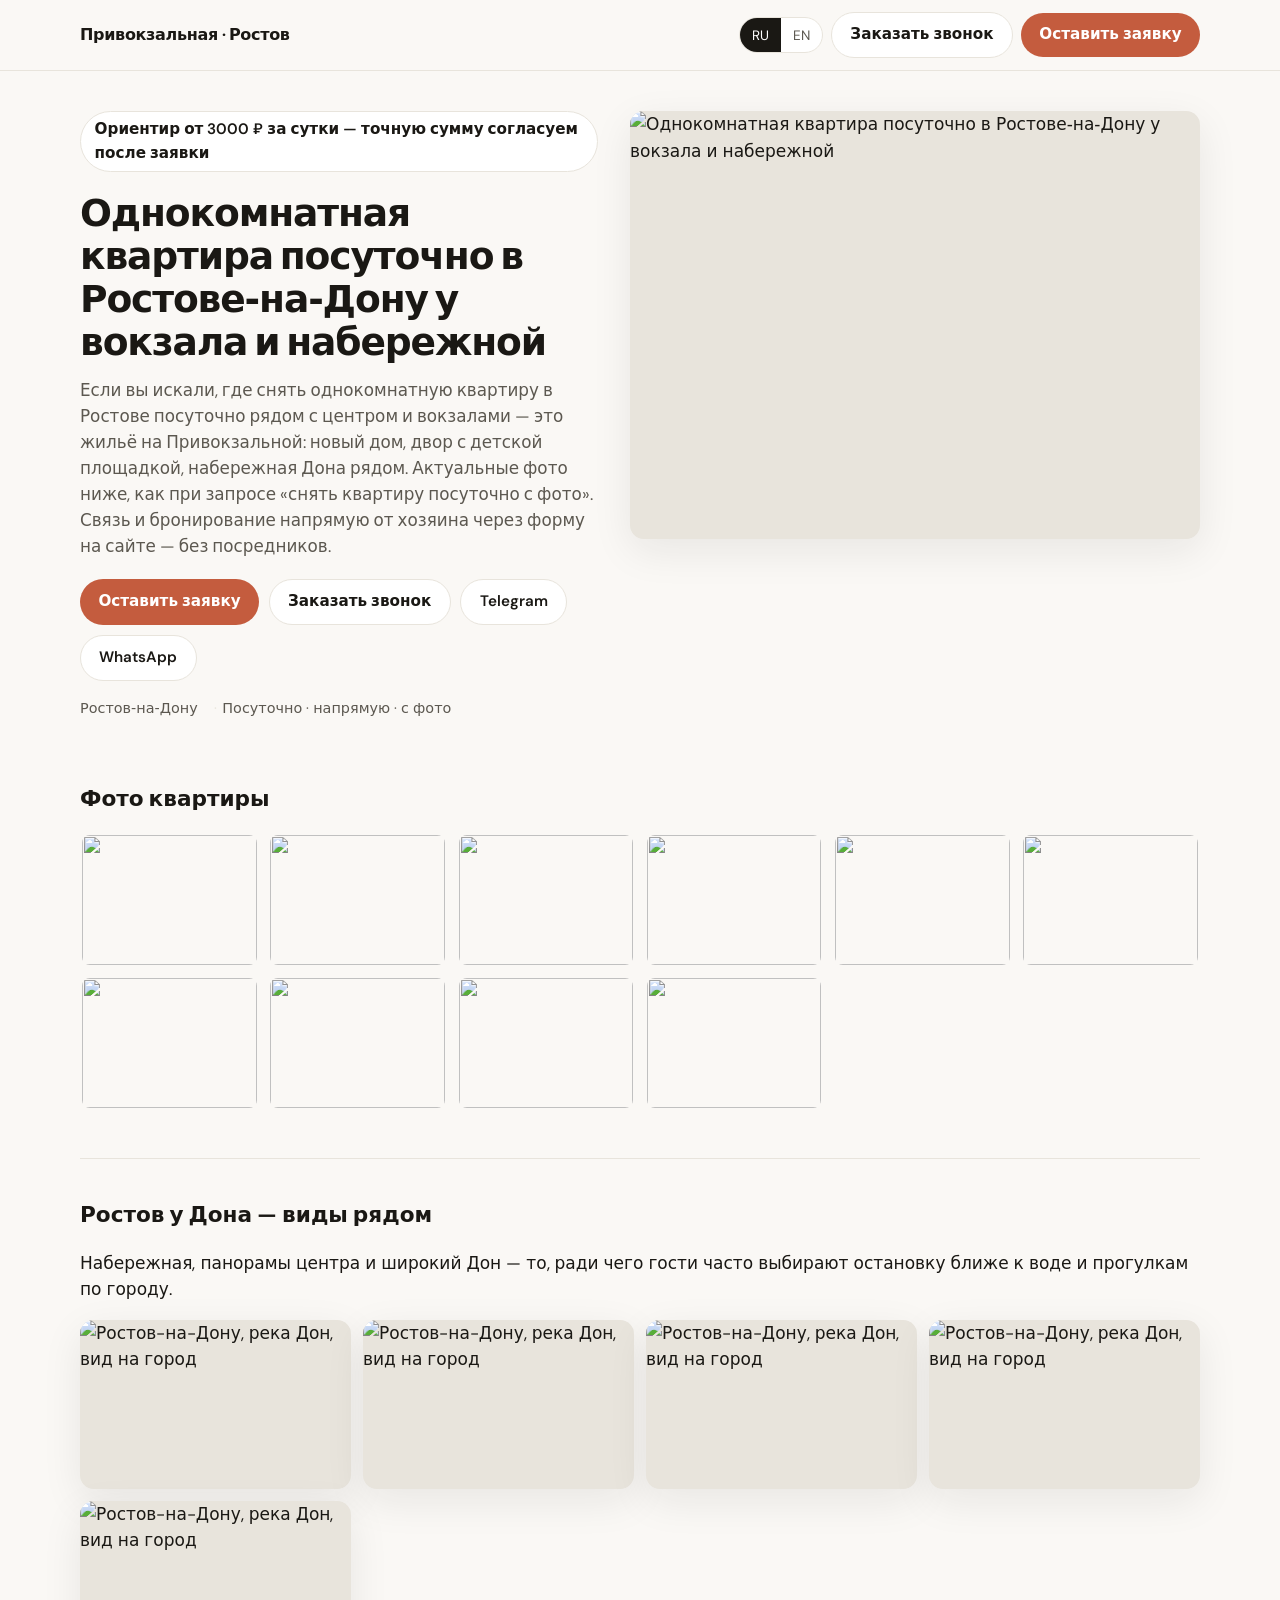
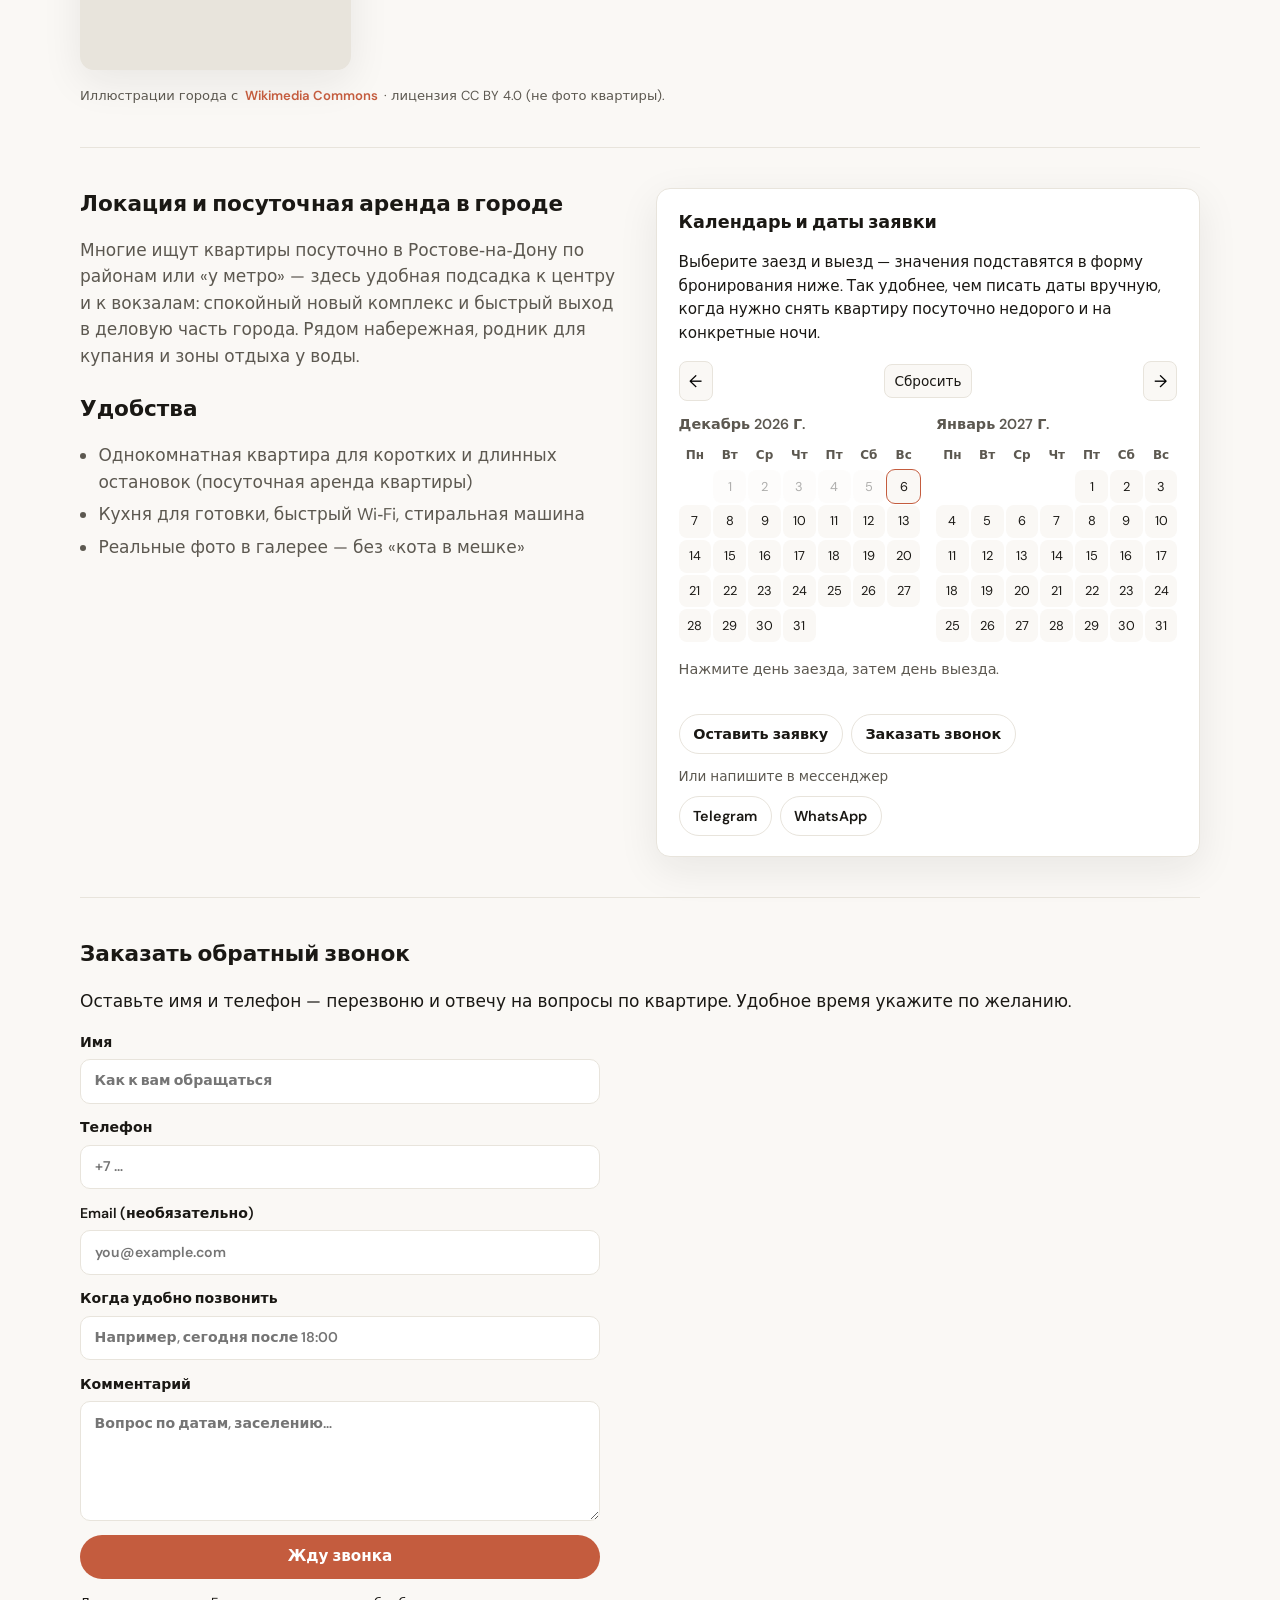
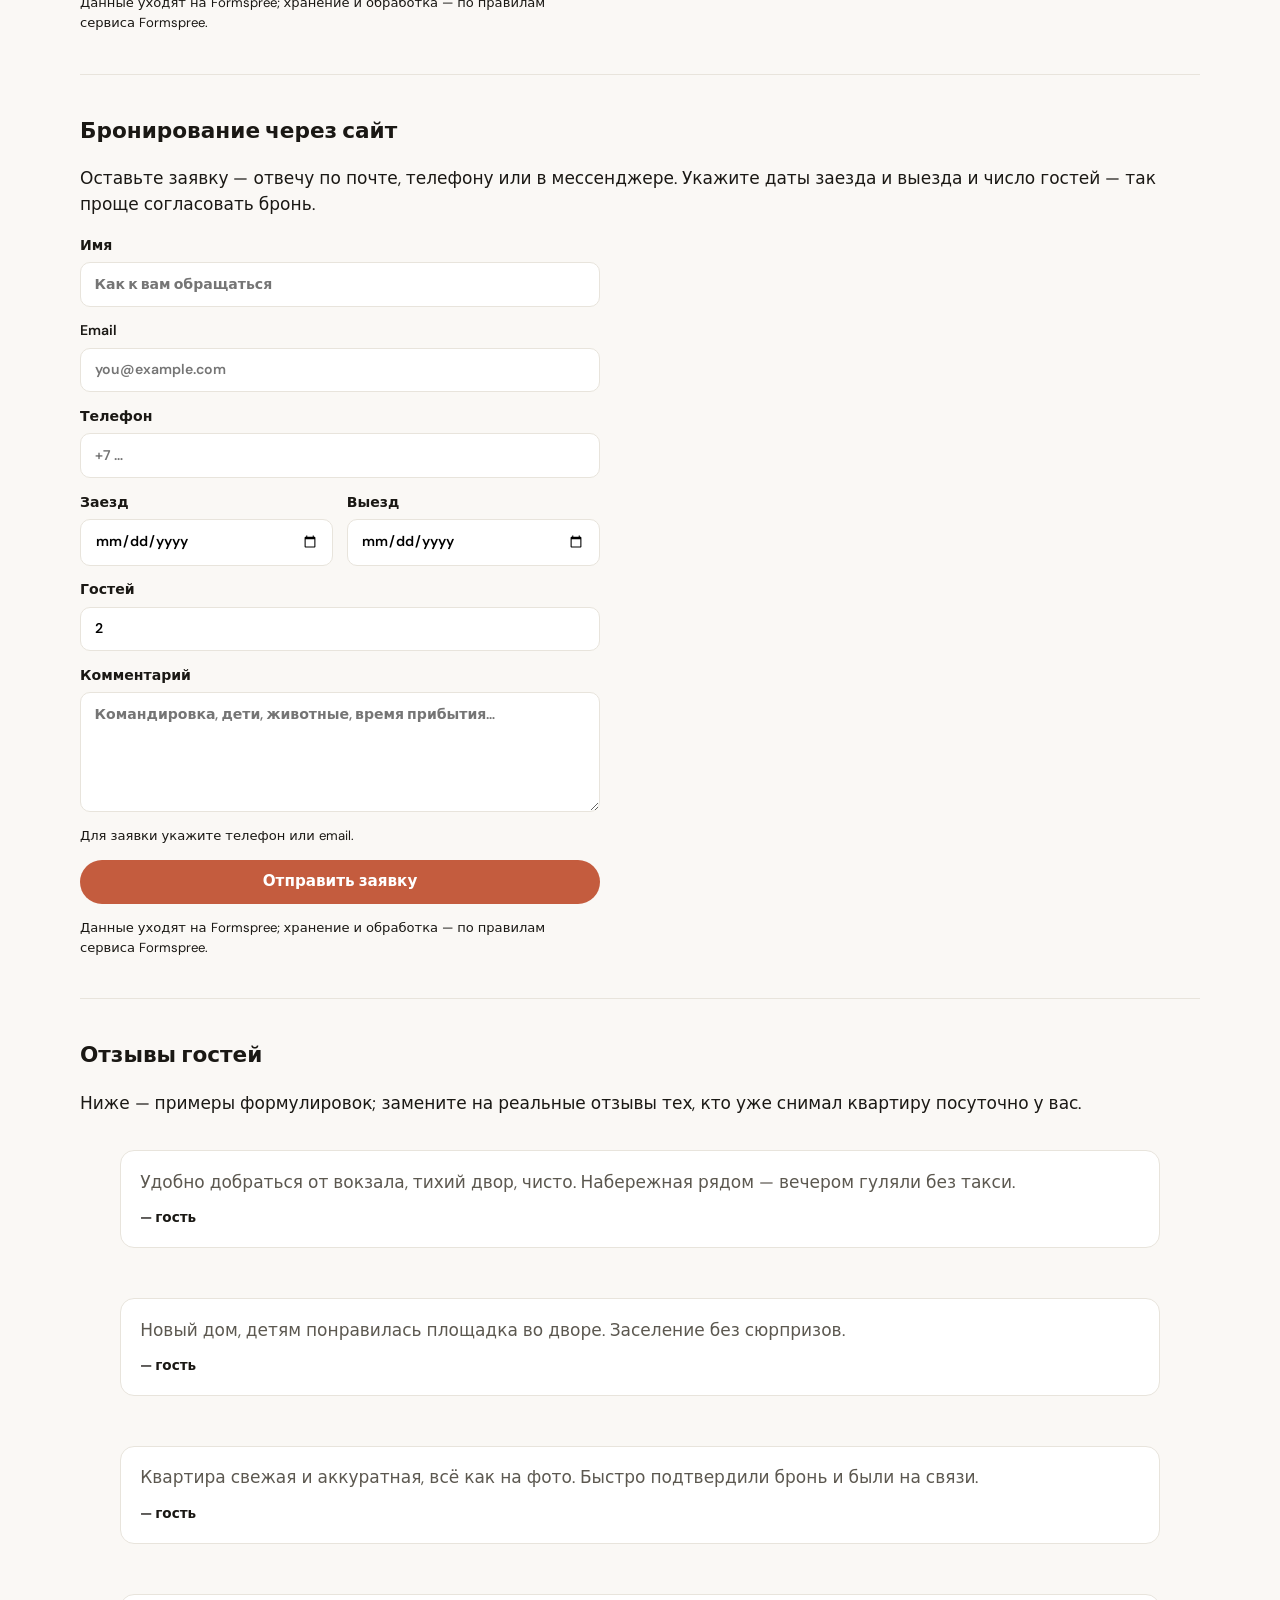
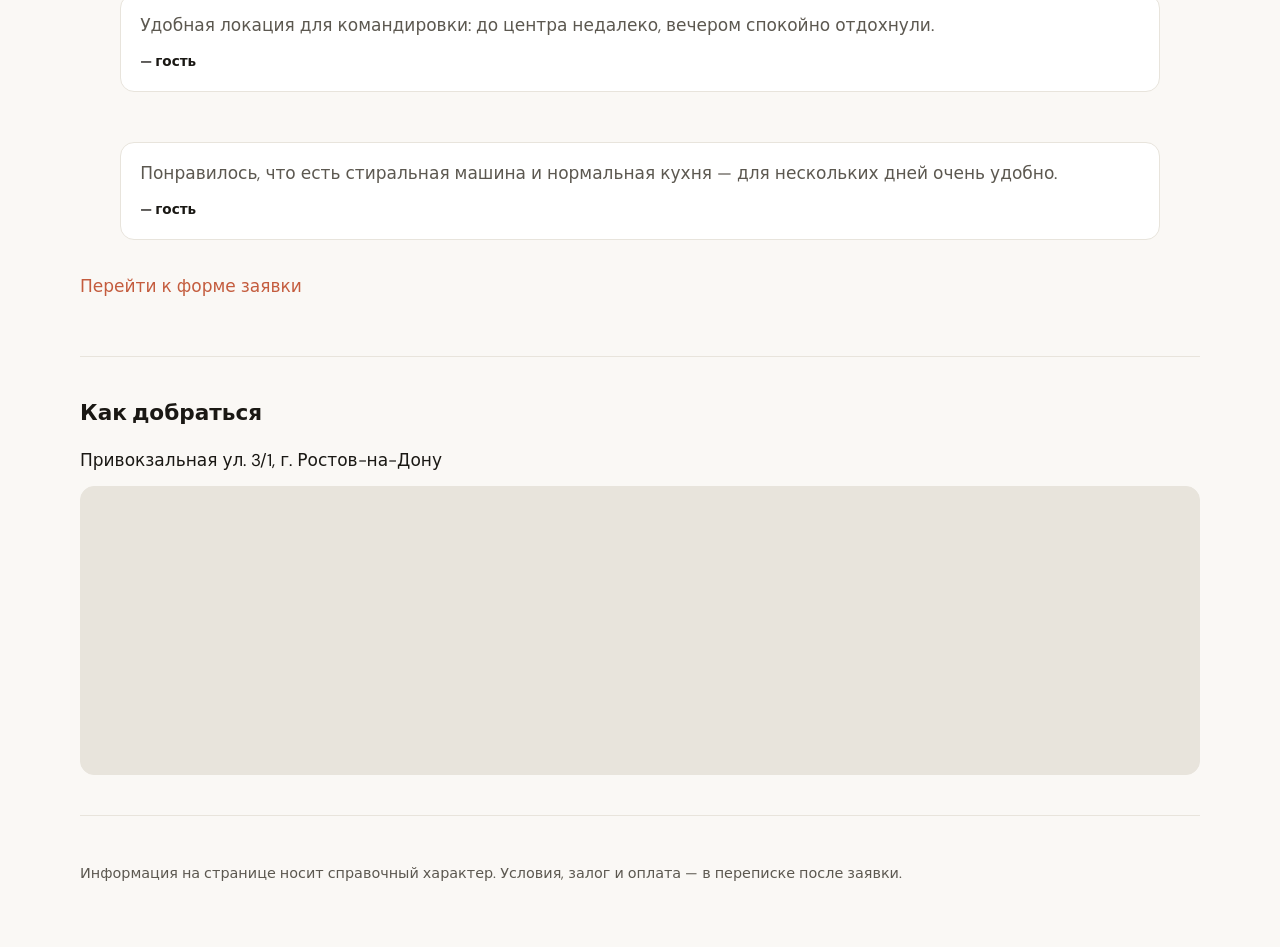
==== commit 66dbca2e: "Add a city views section with licensed Rostov photos. Co-authored-by: Cursor <cursoragent@cursor.com" ====
--- a/index.html
+++ b/index.html
@@ -60,6 +60,17 @@
       <div class="thumbs" id="thumbs"></div>
     </section>
 
+    <section class="section wrap city-views" id="city-views">
+      <h2 data-i18n="cityViewsTitle"></h2>
+      <p class="prose" data-i18n="cityViewsLead"></p>
+      <div class="city-grid" id="city-grid"></div>
+      <p class="prose city-credit">
+        <span data-i18n="cityViewsCredit"></span>
+        <a href="https://commons.wikimedia.org/wiki/Category:Rostov-on-Don" target="_blank" rel="noopener">Wikimedia Commons</a>
+        <span data-i18n="cityViewsLicense"></span>
+      </p>
+    </section>
+
     <section class="section wrap two-col">
       <div>
         <h2 data-i18n="location"></h2>
--- a/styles.css
+++ b/styles.css
@@ -257,6 +257,44 @@
 .thumbs button:focus-visible,
 .thumbs button:hover {
   border-color: var(--accent);
+}
+
+.city-views {
+  padding-top: 2rem;
+}
+
+.city-grid {
+  display: grid;
+  grid-template-columns: repeat(auto-fill, minmax(260px, 1fr));
+  gap: 0.75rem;
+  margin-top: 1rem;
+}
+
+.city-card {
+  margin: 0;
+  border-radius: var(--radius);
+  overflow: hidden;
+  box-shadow: var(--shadow);
+  background: var(--line);
+}
+
+.city-card img {
+  width: 100%;
+  height: 100%;
+  aspect-ratio: 16 / 10;
+  object-fit: cover;
+  display: block;
+}
+
+.city-credit {
+  font-size: 0.82rem;
+  color: var(--muted);
+  margin: 1rem 0 0;
+}
+
+.city-credit a {
+  font-weight: 600;
+  margin: 0 0.15rem;
 }
 
 .section {
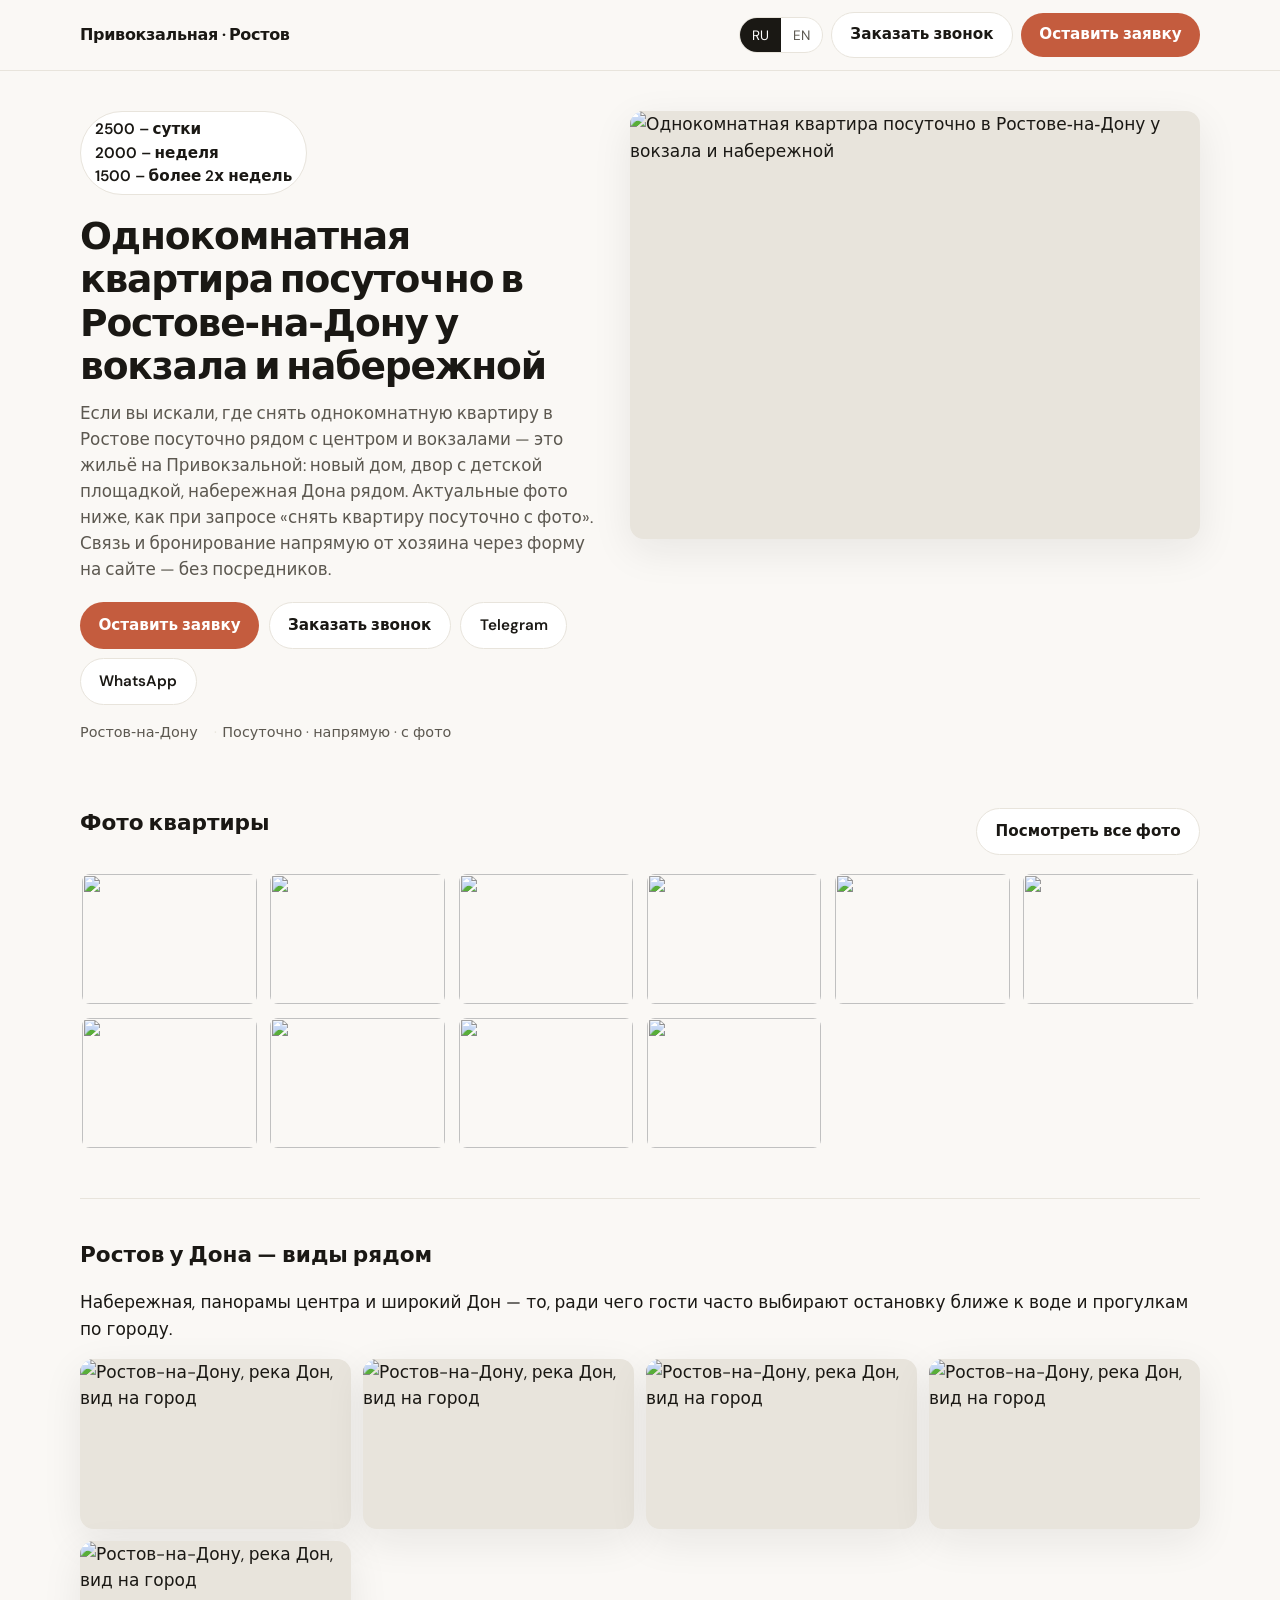
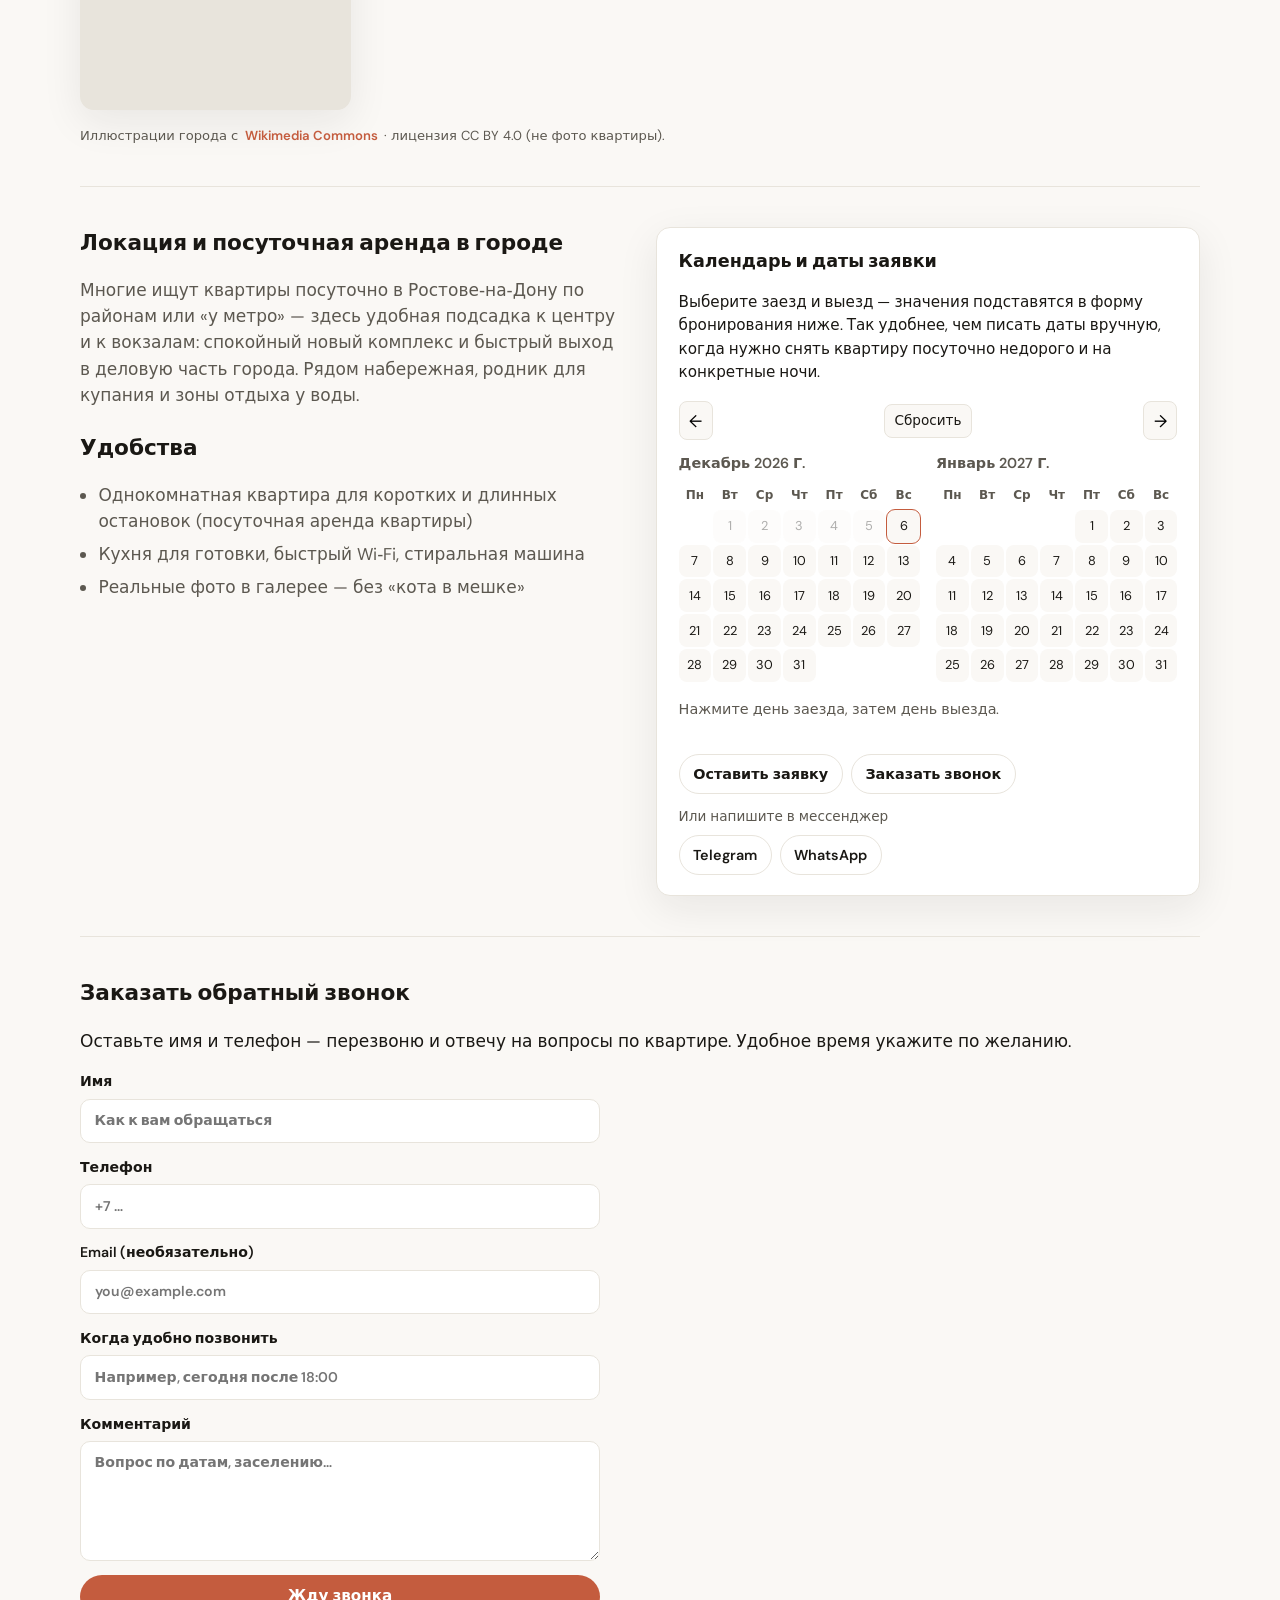
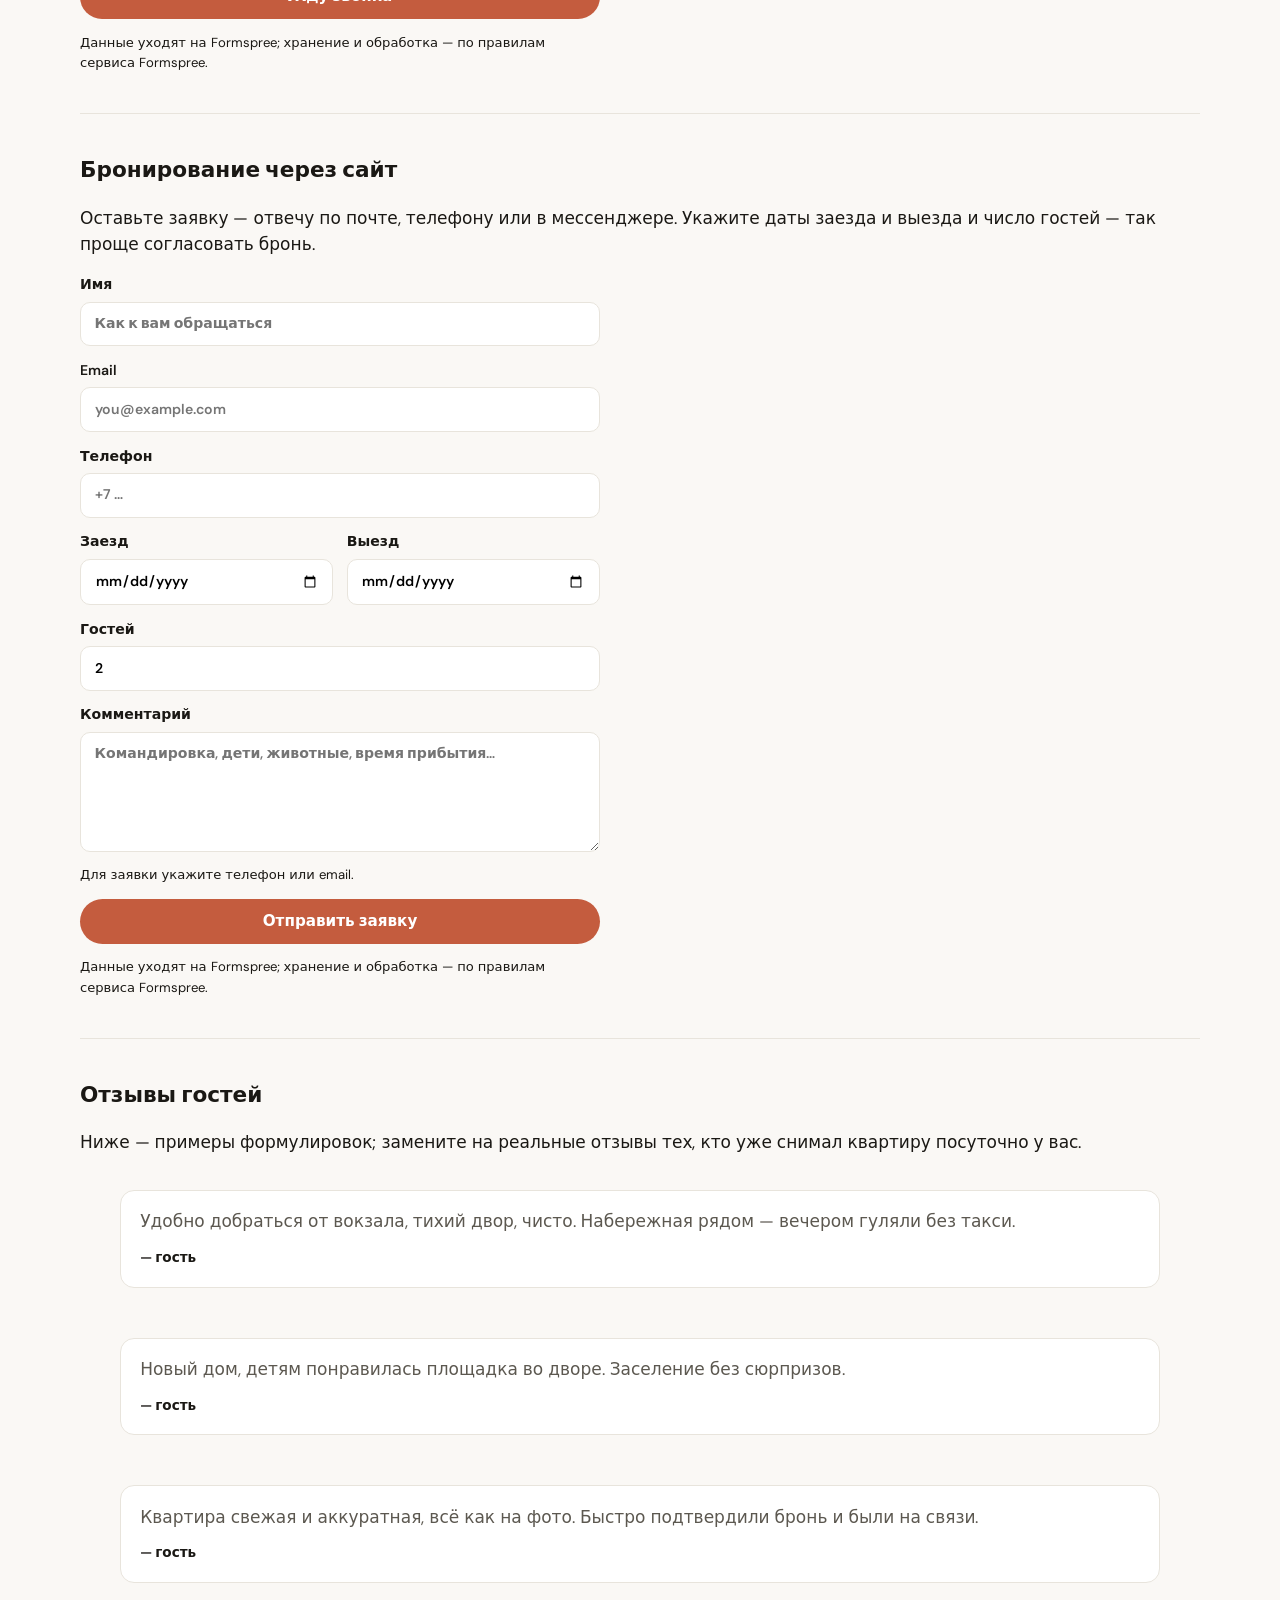
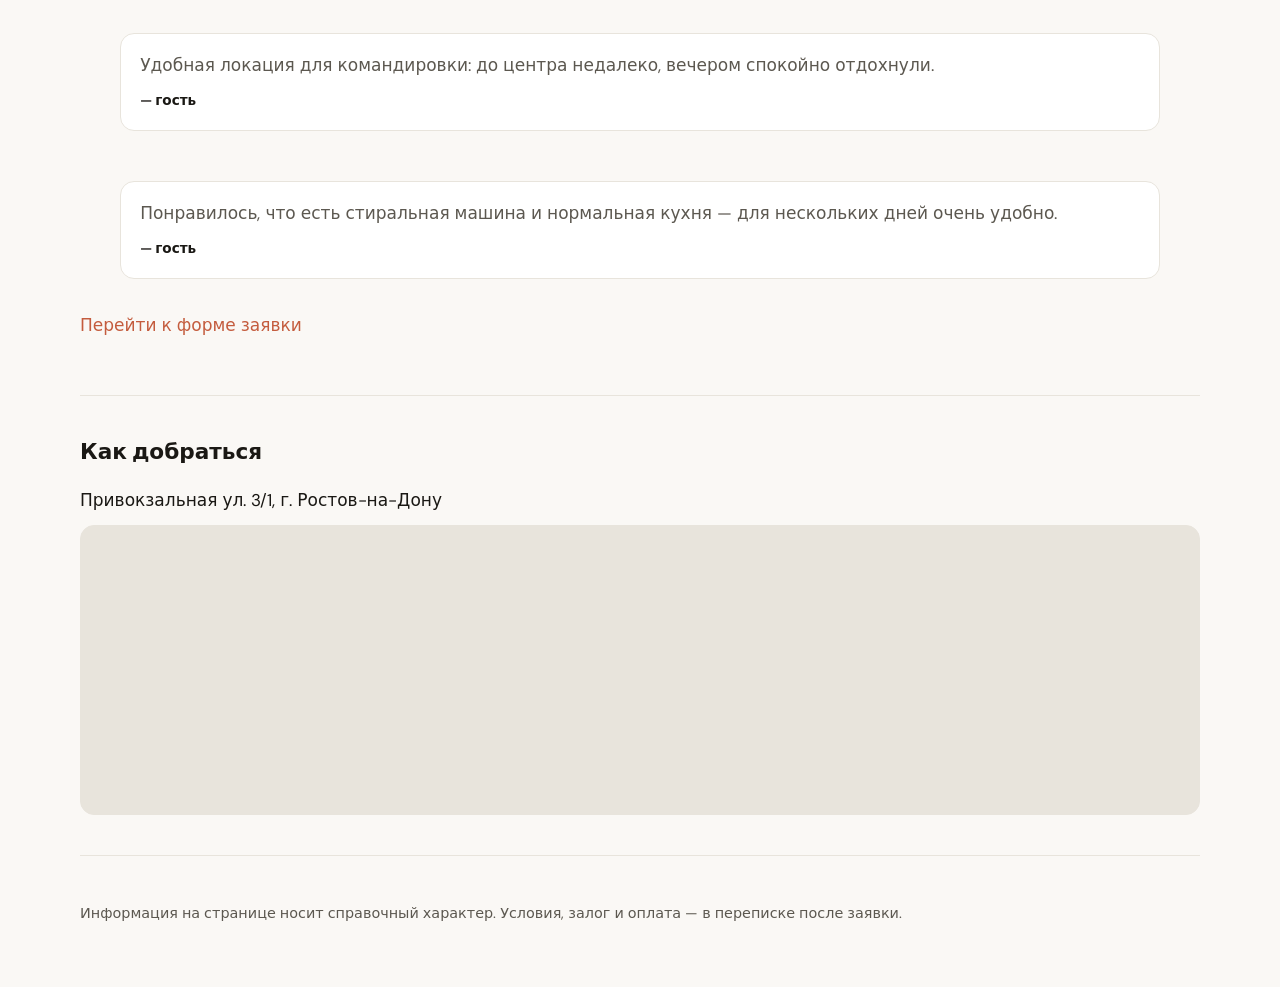
==== commit 737863de: "Add photo gallery page with zoom and link from homepage. Guests can open all apartment photos on a d" ====
--- a/index.html
+++ b/index.html
@@ -56,7 +56,10 @@
     </section>
 
     <section class="gallery wrap">
-      <h2 data-i18n="galleryTitle">Фото квартиры</h2>
+      <div class="gallery-head">
+        <h2 data-i18n="galleryTitle">Фото квартиры</h2>
+        <a class="btn btn-ghost" href="gallery.html" data-i18n="viewAllPhotos">Посмотреть все фото</a>
+      </div>
       <div class="thumbs" id="thumbs"></div>
     </section>
 
@@ -231,6 +234,43 @@
       <a class="btn btn-ghost" data-msg-telegram href="#" target="_blank" rel="noopener" style="flex: 1; min-width: 0; max-width: 120px" data-i18n="fabMsg"></a>
     </div>
 
+    <script src="images.js"></script>
     <script src="app.js"></script>
+    <!-- Yandex.Metrika counter -->
+    <script type="text/javascript">
+      (function(m, e, t, r, i, k, a) {
+        m[i] = m[i] || function() {
+          (m[i].a = m[i].a || []).push(arguments);
+        };
+        m[i].l = 1 * new Date();
+        for (var j = 0; j < document.scripts.length; j++) {
+          if (document.scripts[j].src === r) {
+            return;
+          }
+        }
+        k = e.createElement(t);
+        a = e.getElementsByTagName(t)[0];
+        k.async = 1;
+        k.src = r;
+        a.parentNode.insertBefore(k, a);
+      })(window, document, "script", "https://mc.yandex.ru/metrika/tag.js?id=109077660", "ym");
+
+      ym(109077660, "init", {
+        ssr: true,
+        webvisor: true,
+        clickmap: true,
+        ecommerce: "dataLayer",
+        referrer: document.referrer,
+        url: location.href,
+        accurateTrackBounce: true,
+        trackLinks: true
+      });
+    </script>
+    <noscript>
+      <div>
+        <img src="https://mc.yandex.ru/watch/109077660" style="position: absolute; left: -9999px" alt="" />
+      </div>
+    </noscript>
+    <!-- /Yandex.Metrika counter -->
   </body>
 </html>
--- a/styles.css
+++ b/styles.css
@@ -119,6 +119,11 @@
   align-items: start;
 }
 
+/* Lets the text column shrink so long lines wrap instead of overflowing the grid. */
+.hero-copy {
+  min-width: 0;
+}
+
 @media (max-width: 900px) {
   .hero-grid {
     grid-template-columns: 1fr;
@@ -140,12 +145,15 @@
 
 .price-pill {
   display: inline-block;
+  max-width: 100%;
   padding: 0.35rem 0.85rem;
   background: var(--surface);
   border: 1px solid var(--line);
   border-radius: 999px;
   font-size: 0.95rem;
   font-weight: 600;
+  white-space: pre-line;
+  overflow-wrap: break-word;
   margin-bottom: 1.25rem;
 }
 
@@ -229,6 +237,19 @@
   padding: 2rem 0 3rem;
 }
 
+.gallery-head {
+  display: flex;
+  flex-wrap: wrap;
+  align-items: center;
+  justify-content: space-between;
+  gap: 0.75rem 1rem;
+  margin-bottom: 1rem;
+}
+
+.gallery-head h2 {
+  margin: 0;
+}
+
 .gallery h2 {
   font-size: 1.35rem;
   margin: 0 0 1rem;
@@ -588,12 +609,405 @@
 }
 
 @media (max-width: 720px) {
+  header.top {
+    position: static;
+    backdrop-filter: none;
+    background: transparent;
+  }
+
+  .wrap {
+    width: min(1120px, calc(100vw - 1.5rem));
+  }
+
+  .top-inner {
+    align-items: flex-start;
+    padding: 0.65rem 0;
+  }
+
+  .brand {
+    width: 100%;
+    font-size: 1.05rem;
+  }
+
+  .top-actions {
+    width: 100%;
+    display: grid;
+    grid-template-columns: auto 1fr;
+    gap: 0.5rem;
+  }
+
+  .top-actions .lang-toggle {
+    grid-row: span 2;
+    align-self: start;
+  }
+
+  .top-actions .btn {
+    min-height: 44px;
+    font-size: 0.98rem;
+  }
+
+  .hero {
+    padding: 1.15rem 0 1.4rem;
+  }
+
+  .price-pill {
+    width: 100%;
+    border-radius: 16px;
+    line-height: 1.35;
+    padding: 0.6rem 0.9rem;
+    margin-bottom: 1rem;
+  }
+
+  .hero-copy h1 {
+    font-size: clamp(2rem, 8.9vw, 2.55rem);
+    line-height: 1.06;
+    margin-bottom: 0.9rem;
+  }
+
+  .hero-lead {
+    margin-bottom: 1rem;
+    font-size: 1rem;
+  }
+
+  .cta-row {
+    display: grid;
+    grid-template-columns: 1fr 1fr;
+    margin-bottom: 0.85rem;
+  }
+
+  .cta-row .btn {
+    width: 100%;
+    min-height: 46px;
+  }
+
+  .cta-row .btn:first-child {
+    grid-column: 1 / -1;
+  }
+
+  .meta-list {
+    font-size: 0.82rem;
+    gap: 0.35rem 0.6rem;
+  }
+
+  .hero-visual {
+    border-radius: 12px;
+  }
+
+  .section {
+    padding: 1.8rem 0;
+  }
+
+  .gallery {
+    padding: 1.5rem 0 2rem;
+  }
+
+  .booking-card {
+    padding: 1rem;
+  }
+
+  .calendar-nav {
+    gap: 0.45rem;
+  }
+
+  .calendar-nav button {
+    min-height: 40px;
+    padding: 0.35rem 0.55rem;
+  }
+
+  .messengers {
+    gap: 0.4rem;
+  }
+
+  .messenger {
+    flex: 1 1 44%;
+    justify-content: center;
+    min-height: 42px;
+  }
+
+  .rent-form {
+    max-width: none;
+  }
+
   .fab-bar {
     display: flex;
-    flex-wrap: wrap;
+    flex-wrap: nowrap;
     gap: 0.4rem;
-  }
+    position: static;
+    padding: 0.75rem 0 0;
+    border-top: 0;
+    background: transparent;
+    backdrop-filter: none;
+  }
+
+  .fab-bar .btn {
+    min-height: 46px;
+    max-width: none !important;
+    font-size: 0.98rem;
+  }
+
   body {
-    padding-bottom: 5.5rem;
-  }
-}
+    padding-bottom: 0;
+  }
+}
+
+@media (max-width: 480px) {
+  body {
+    font-size: 16px;
+  }
+
+  .lang-toggle button {
+    padding: 0.45rem 0.7rem;
+  }
+
+  .top-actions {
+    grid-template-columns: 1fr;
+  }
+
+  .top-actions .lang-toggle {
+    grid-row: auto;
+    justify-self: start;
+  }
+
+  .cta-row {
+    grid-template-columns: 1fr;
+  }
+
+  .cal-grid {
+    font-size: 0.72rem;
+  }
+
+  .cal-day {
+    min-height: 34px;
+    border-radius: 7px;
+  }
+
+  .fab-bar {
+    padding-inline: 0.65rem;
+  }
+}
+
+/* —— Gallery page & lightbox —— */
+.gallery-page-main {
+  padding: 1.5rem 0 3rem;
+}
+
+.gallery-back {
+  margin: 0 0 0.75rem;
+}
+
+.gallery-back a {
+  font-weight: 600;
+  color: var(--accent);
+  text-decoration: none;
+}
+
+.gallery-back a:hover {
+  text-decoration: underline;
+}
+
+.gallery-page-main h1 {
+  font-size: clamp(1.35rem, 4vw, 1.75rem);
+  margin: 0 0 0.5rem;
+}
+
+.gallery-page-hint {
+  margin: 0 0 1.25rem;
+  max-width: 42rem;
+}
+
+.photo-grid {
+  display: grid;
+  grid-template-columns: repeat(auto-fill, minmax(220px, 1fr));
+  gap: 0.75rem;
+}
+
+.photo-grid-item {
+  padding: 0;
+  border: none;
+  border-radius: var(--radius);
+  overflow: hidden;
+  cursor: zoom-in;
+  background: var(--line);
+  box-shadow: var(--shadow);
+  aspect-ratio: 4 / 3;
+}
+
+.photo-grid-item img {
+  width: 100%;
+  height: 100%;
+  object-fit: cover;
+  display: block;
+  transition: transform 0.2s ease;
+}
+
+.photo-grid-item:hover img,
+.photo-grid-item:focus-visible img {
+  transform: scale(1.03);
+}
+
+.photo-grid-item:focus-visible {
+  outline: 2px solid var(--accent);
+  outline-offset: 2px;
+}
+
+body.lightbox-open {
+  overflow: hidden;
+}
+
+.lightbox {
+  position: fixed;
+  inset: 0;
+  z-index: 200;
+  display: flex;
+  align-items: stretch;
+  justify-content: center;
+}
+
+.lightbox[hidden] {
+  display: none !important;
+}
+
+.lightbox-backdrop {
+  position: absolute;
+  inset: 0;
+  background: rgba(12, 14, 18, 0.92);
+}
+
+.lightbox-panel {
+  position: relative;
+  z-index: 1;
+  display: flex;
+  flex-direction: column;
+  width: 100%;
+  max-width: 1200px;
+  margin: 0 auto;
+  padding: 0.75rem;
+  box-sizing: border-box;
+}
+
+.lightbox-top {
+  display: flex;
+  flex-wrap: wrap;
+  align-items: center;
+  gap: 0.5rem 0.75rem;
+  color: #f4f4f5;
+  margin-bottom: 0.5rem;
+}
+
+.lightbox-counter {
+  font-weight: 600;
+  font-size: 0.9rem;
+  margin-right: auto;
+}
+
+.lightbox-zoom {
+  display: flex;
+  align-items: center;
+  gap: 0.35rem;
+}
+
+.lightbox-zoom-level {
+  min-width: 3.25rem;
+  text-align: center;
+  font-size: 0.85rem;
+  font-variant-numeric: tabular-nums;
+}
+
+.lightbox-btn {
+  font: inherit;
+  border: 1px solid rgba(255, 255, 255, 0.25);
+  background: rgba(255, 255, 255, 0.08);
+  color: #fff;
+  border-radius: 8px;
+  min-width: 2.25rem;
+  min-height: 2.25rem;
+  padding: 0.2rem 0.5rem;
+  cursor: pointer;
+}
+
+.lightbox-btn:hover {
+  background: rgba(255, 255, 255, 0.18);
+}
+
+.lightbox-btn-text {
+  font-size: 0.82rem;
+  padding-inline: 0.65rem;
+}
+
+.lightbox-close {
+  margin-left: 0.25rem;
+}
+
+.lightbox-stage {
+  flex: 1;
+  min-height: 0;
+  display: flex;
+  align-items: center;
+  justify-content: center;
+  overflow: hidden;
+  touch-action: none;
+  cursor: grab;
+  border-radius: 12px;
+  background: rgba(0, 0, 0, 0.35);
+}
+
+.lightbox-stage:active {
+  cursor: grabbing;
+}
+
+.lightbox-stage img {
+  max-width: 100%;
+  max-height: min(72vh, 820px);
+  width: auto;
+  height: auto;
+  object-fit: contain;
+  transform-origin: center center;
+  will-change: transform;
+  user-select: none;
+  -webkit-user-drag: none;
+}
+
+.lightbox-nav {
+  position: absolute;
+  inset: 0;
+  pointer-events: none;
+  display: flex;
+  align-items: center;
+  justify-content: space-between;
+  padding: 0 0.25rem;
+}
+
+.lightbox-nav-btn {
+  pointer-events: auto;
+  font-size: 1.75rem;
+  line-height: 1;
+  padding: 0.35rem 0.55rem;
+  margin-top: 2.5rem;
+  background: rgba(0, 0, 0, 0.45);
+  border-color: transparent;
+}
+
+@media (max-width: 600px) {
+  .lightbox-top {
+    flex-direction: column;
+    align-items: stretch;
+  }
+
+  .lightbox-counter {
+    margin-right: 0;
+  }
+
+  .lightbox-zoom {
+    justify-content: center;
+  }
+
+  .lightbox-close {
+    width: 100%;
+    margin-left: 0;
+  }
+
+  .photo-grid {
+    grid-template-columns: repeat(2, 1fr);
+    gap: 0.5rem;
+  }
+}
